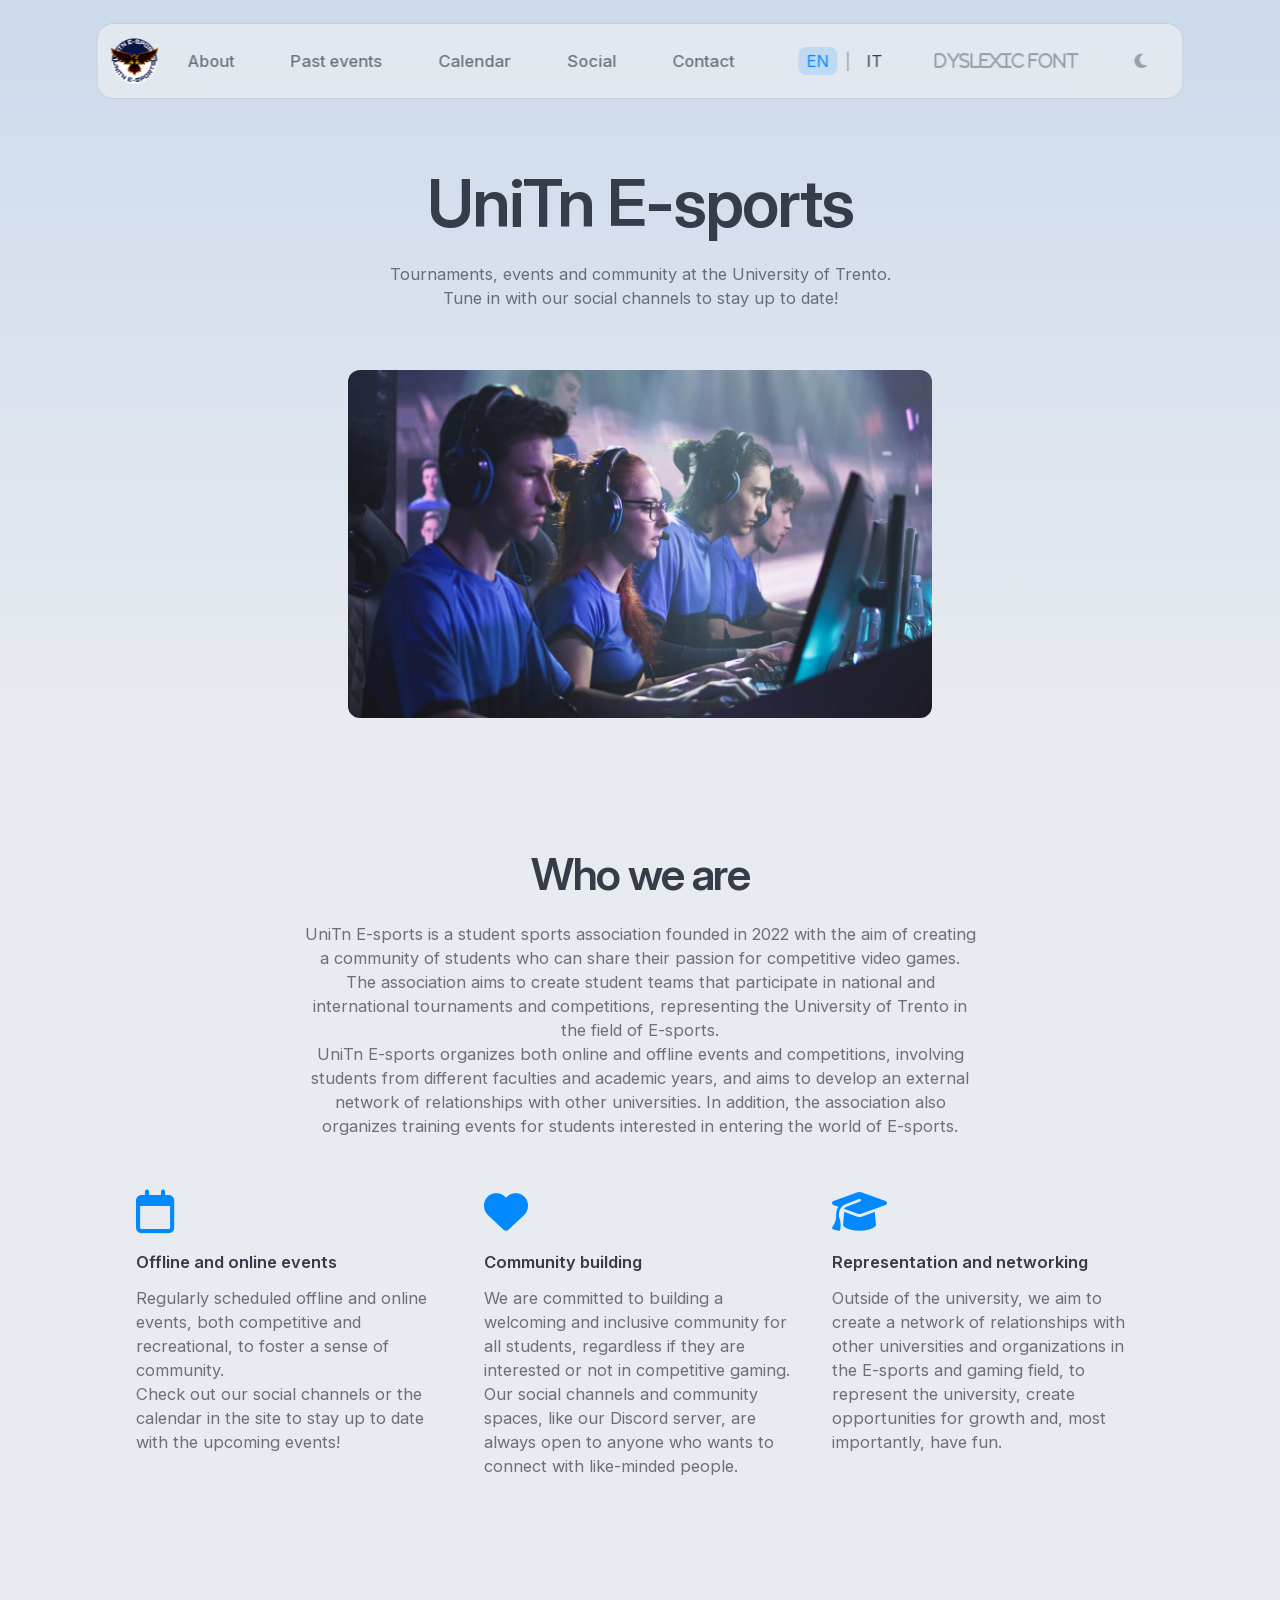
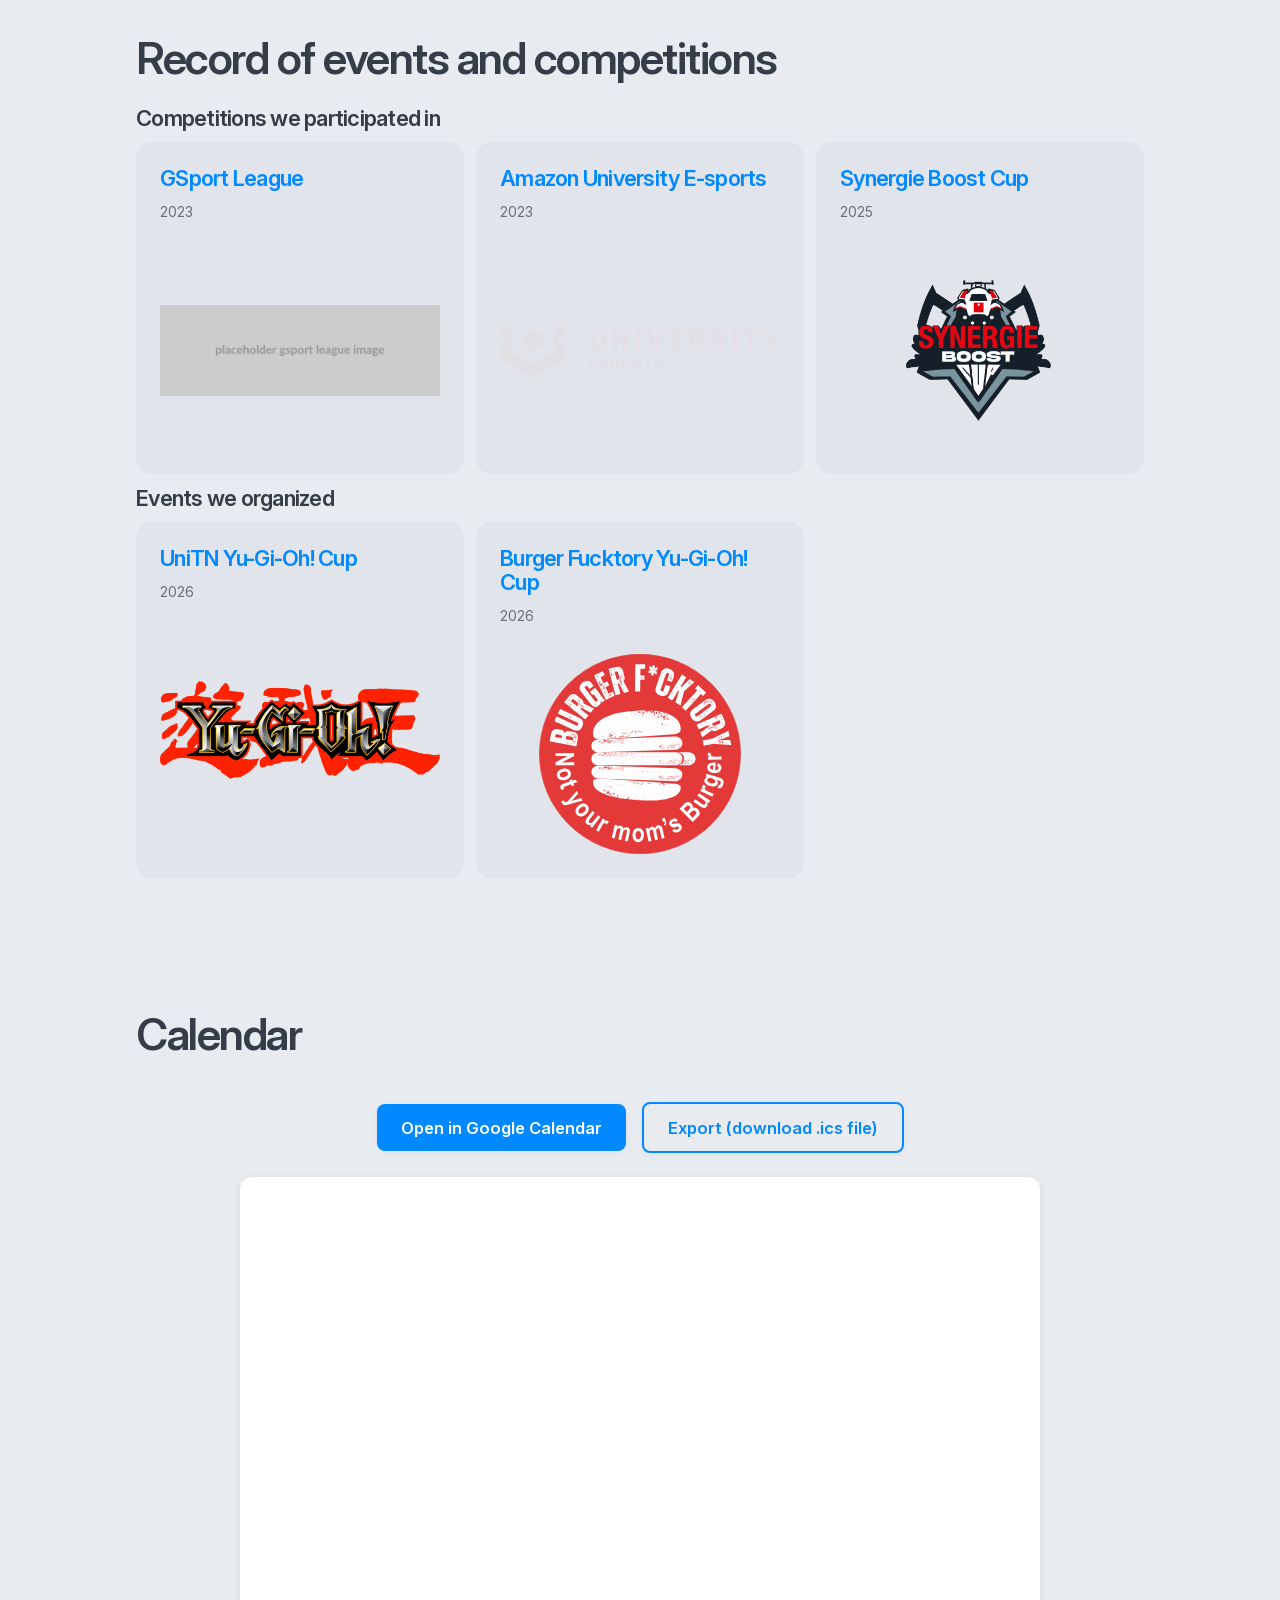
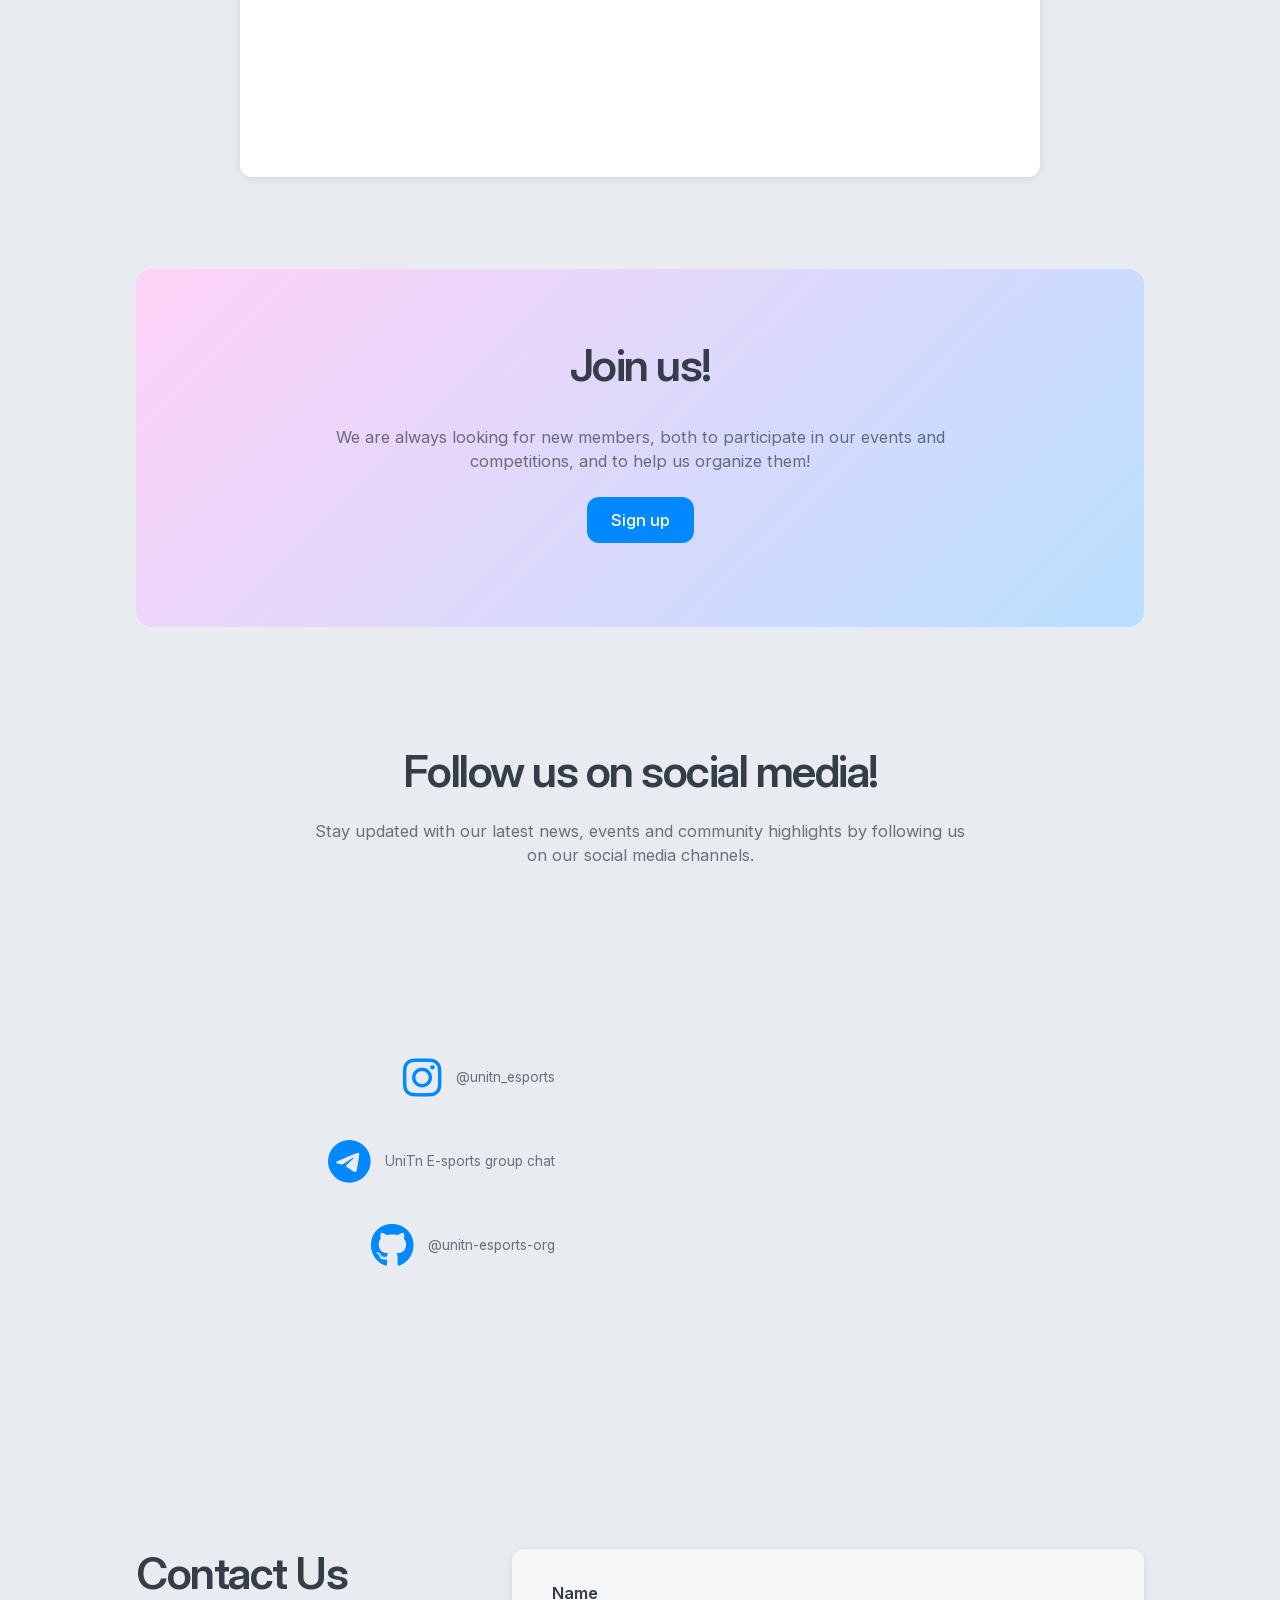
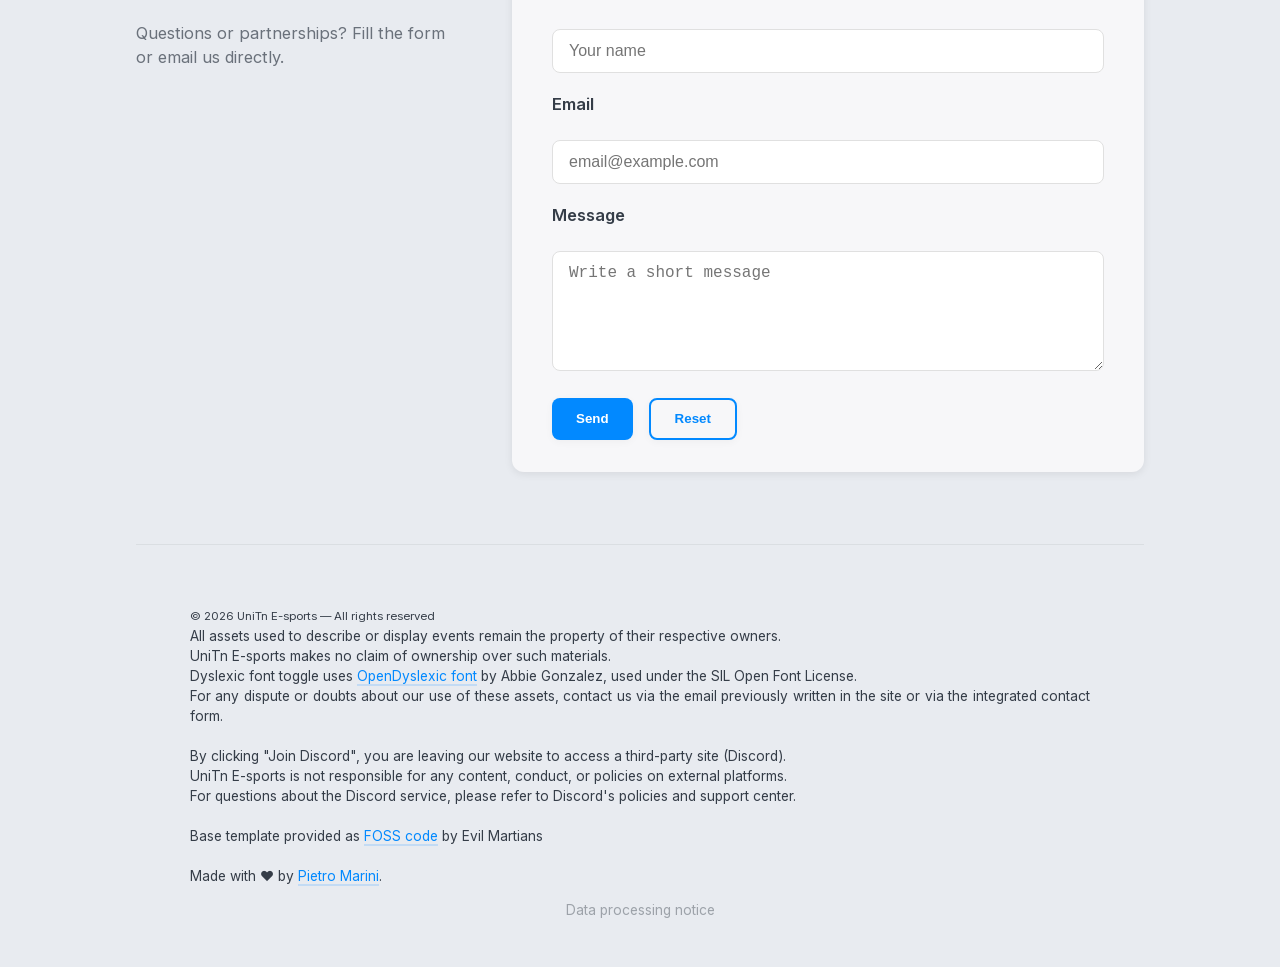
==== index.html @ d9960bb6 "Minor consistency fixes" ====
<!DOCTYPE html>
<html lang="en" class="theme-light">

<head>
  <!-- Meta tags for SEO -->
  <meta charset="utf-8" />
  <meta name="viewport" content="width=device-width,initial-scale=1" />
  <meta name="description" content="UniTn E-sports is the official University of Trento student association for competitive gaming, tournaments, and esports events. Join our vibrant community!" />
  <meta name="robots" content="index, follow" />
  <link rel="canonical" href="https://unitnesports.it/" />
  <title>UniTn E-sports</title>

  <meta property="og:type" content="website" />
  <meta property="og:url" content="https://unitnesports.it/" />
  <meta property="og:title" content="UniTn E-sports" />
  <meta property="og:description" content="UniTn E-sports is the official University of Trento student association for competitive gaming, tournaments, and esports events. Join our vibrant community!" />
  <meta property="og:image" content="https://unitnesports.it/images/logo_no_bg.png" />
  <meta property="og:site_name" content="UniTn E-sports" />

  <!-- Organization Schema.org -->
  <script type="application/ld+json">
    {
      "@context": "https://schema.org",
      "@type": "CollegeOrUniversity",
      "name": "UniTn E-sports",
      "url": "https://unitnesports.it",
      "logo": "https://unitnesports.it/images/logo_no_bg.png",
      "description": "UniTn E-sports is the official University of Trento student association for competitive gaming, tournaments, and esports events. Join our vibrant community!"
    }
  </script>

  <!-- Favicon and icons -->
  <link rel="icon" href="images/favicon/favicon.ico" sizes="32x32" />
  <link rel="icon" href="images/favicon/icon.svg" type="image/svg+xml" />
  <link rel="apple-touch-icon" href="images/favicon/apple-touch-icon.png" />

  <!-- Preload fonts -->
  <link rel="preload" href="fonts/InterVariable.woff2" as="font" type="font/woff2" crossorigin />

  <!-- Styles -->
  <link href="vendor/font-awesome-6.7.2/css/all.min.css" rel="stylesheet" />
  <link href="css/index.css" rel="stylesheet" type="text/css" />
  <link href="css/tablet.css" rel="stylesheet" type="text/css" />
  <link href="css/mobile.css" rel="stylesheet" type="text/css" />
  <script src="js/main.js" type="text/javascript" defer></script>
</head>

<body>
  <div class="background-gradient"></div>
  <div class="page-container">
    <header class="nav-container">
      <a href="index.html" class="nav-brand"><img src="images/logo_no_bg.png" alt="Association logo" /></a>

      <div class="nav-center">
        <nav role="navigation" class="nav-menu" data-navigation>
          <a href="#about" class="nav-link" data-i18n="nav.about">About</a>
          <a href="#past-events" class="nav-link" data-i18n="nav.past-events">Past events</a>
          <a href="#events" class="nav-link" data-i18n="nav.calendar">Events</a>
          <a href="#social" class="nav-link" data-i18n="nav.social">Social</a>
          <a href="#contact" class="nav-link" data-i18n="nav.contact">Contact</a>
          <div class="lang-switch">
            <button class="lang-btn" data-lang="en" aria-label="Switch to English">EN</button>
            <span class="divider">|</span>
            <button class="lang-btn" data-lang="it" aria-label="Switch to Italian">IT</button>
          </div>
          <button id="dyslexic-toggle" class="button ghost compact" aria-label="Enable dyslexic font" aria-pressed="false" title="Enable dyslexic font">
            <span class="fa-solid icon m" aria-hidden="true">Dyslexic font</span>
          </button>
          <button id="theme-toggle" class="button ghost compact theme-toggle-offset" aria-label="Toggle theme">
            <span class="fa-solid fa-sun theme-icon m" id="theme-icon-sun"></span>
            <span class="fa-solid fa-moon theme-icon m" id="theme-icon-moon"></span>
          </button>
        </nav>
      </div>

      <div class="button-group">
        <button class="button ghost compact nav-hamburger" data-mobile-toggle aria-label="Show menu">
          <span class="fa-solid fa-bars icon m"></span>
        </button>
      </div>
    </header>
    <main>
      <section>
        <br><br><br><br> <!-- I don't want to deal anymore with CSS styling orco due so hardcoded spacing is the way -->
        <div class="heading hero centered">
          <h1 class="balanced" data-i18n="hero.title">UniTn E-sports</h1>
          <p class="paragraph m secondary balanced" data-i18n="hero.sub">
            Tournaments, events and community at the University of Trento.<br>
            Tune in with our social channels to stay up to date!
          </p>
        </div>
        <div class="image-wide">
            <img src="images/giocatori.jpg" width="50%" class="hero-main-image"
            alt="Giocatori di e-sports" />
          </div>
      </section>
      <section id="about">
        <div class="heading centered">
          <h2 class="no-top-margin" data-i18n="presentation.h1">Who we are</h2>
          <p class="paragraph m secondary" data-i18n="presentation.p1">
            UniTn E-sports is a student sports association founded in 2022 with the aim of creating a community
            of students who can share their passion for competitive video games.<br>
            The association aims to create student teams that participate in tournaments and competitions, representing the University of Trento in the field of E-sports.<br>
            UniTn E-sports organizes both online and offline events and competitions, involving students from
            different faculties and academic years, and aims to develop an external network of relationships
            with other universities.
          </p>
        </div>
        <div class="cards-with-icons-container">
          <div class="card-with-icon horizontal">
            <div class="fa-regular fa-calendar icon xl color-accent"></div>
            <div class="feature-heading">
              <p class="paragraph m bold">Offline and online events</p>
              <p class="paragraph m secondary" data-i18n="presentation.events">
                Regularly scheduled offline and online events, both competitive and recreational, to foster a sense of community.<br>
                Check out our social channels or the calendar in the site to stay up to date with the upcoming events!
              </p>
            </div>
          </div>
          <div class="card-with-icon horizontal">
            <div class="fa-solid fa-heart icon xl color-accent"></div>
            <div class="feature-heading">
              <p class="paragraph m bold">Community building</p>
              <p class="paragraph m secondary" data-i18n="presentation.community">
                We are committed to building a welcoming and inclusive community for all students, regardless if they are interested or not in competitive gaming.<br>
                Our social channels and community spaces, like our Discord server, are always open to anyone who wants to connect with like-minded people.
              </p>
            </div>
          </div>
          <div class="card-with-icon horizontal">
            <div class="fa-solid fa-graduation-cap icon xl color-accent"></div>
            <div class="feature-heading">
              <p class="paragraph m bold">
                Representation and networking
              </p>
              <p class="paragraph m secondary" data-i18n="presentation.representation">
                Outside of the university, we aim to create a network of relationships with other universities and organizations in the E-sports and gaming field, to represent the university, create opportunities for growth and, most importantly, have fun.
              </p>
            </div>
          </div>
        </div>
      </section>
      <section id="past-events">
        <div class="heading">
          <h2 class="no-top-margin" data-i18n="record.main-title">Record of events and competitions</h2>
        </div>
        <h3 class="no-top-margin" data-i18n="record.competitions-title">Competitions we participated in</h3>
        <div class="grid columns-3 equal-features">
          <div class="feature-card">
            <div class="feature-heading">
              <h3 class="color-accent no-top-margin">GSport League</h3>
              <p class="paragraph s secondary">2023</p>
            </div>
            <img src="images/events/gsports_league.png" alt="GSport League" loading="lazy"/>
          </div>
          <div class="feature-card">
            <div class="feature-heading">
              <h3 class="color-accent no-top-margin">Amazon University E-sports</h3>
              <p class="paragraph s secondary">2023</p>
            </div>
            <img src="images/events/amazon_university_esports.png" alt="Amazon University E-sports" loading="lazy"/>
          </div>
          <div class="feature-card">
            <div class="feature-heading">
              <h3 class="color-accent no-top-margin">Synergie Boost Cup</h3>
              <p class="paragraph s secondary">2025</p>
            </div>
            <img src="images/events/synergie-cup-logo.svg" alt="Synergie Boost Cup" loading="lazy"/>
          </div>
        </div>

        <h3 class="no-top-margin" data-i18n="record.organized-title">Events we organized</h3>
          <div class="grid columns-3 equal-features">
            <div class="feature-card">
            <div class="feature-heading">
              <h3 class="color-accent no-top-margin">UniTN Yu-Gi-Oh! Cup</h3>
              <p class="paragraph s secondary">2026</p>
            </div>
            <img src="images/events/ygo_tournament.webp" loading="lazy" alt="Yu-Gi-Oh! logo" />
            </div>
            <div class="feature-card">
              <div class="feature-heading">
                <h3 class="color-accent no-top-margin">Burger Fucktory Yu-Gi-Oh! Cup</h3>
                <p class="paragraph s secondary">2026</p>
              </div>
              <img src="images/events/burger_fucktory_logo.svg" loading="lazy" alt="Burger Fucktory Yu-Gi-Oh! Cup" />
            </div>
          </div>
      </section>
      <section id="events">
        <div class="heading">
          <h2 class="no-top-margin" data-i18n="calendar.h1">Upcoming events</h2>
        </div>
        <div class="calendar-embed">
          <div class="calendar-actions">
            <a id="gcalSubscribe" class="btn calendar-link" href="#" target="_blank" data-i18n="calendar.openGcal">Open in Google Calendar</a>
            <a id="icsDownload" class="btn outline calendar-link" href="#" data-i18n="calendar.downloadIcs">Export (download .ics file)</a>
          </div>
          <iframe id="gcalIframe"
            src="https://calendar.google.com/calendar/embed?src=unitn_e-sports%40outlook.it&ctz=Europe%2FRome"
            frameborder="0" scrolling="no"></iframe>
        </div>
      </section>
      <section class="promo-cta">
        <div class="heading centered">
          <h2 data-i18n="call-to-action.h1">Want to become associated?</h2>
          <div class="button-group margin-paragraph centered">
            <p class="paragraph m secondary" data-i18n="call-to-action.desc">
              We are always looking for new members, both to participate in our events and competitions, and to help us organize them!
            </p>
            <a href="https://forms.gle/1zAUvfsMbTQmNchWA" class="button primary" data-i18n="call-to-action.button">Sign Up</a>
          </div>
        </div>
      </section>
      <section id="social">
        <div class="heading centered">
          <h2 class="no-top-margin" data-i18n="social.h1">Follow us on social media!</h2>
          <p class="paragraph m secondary" data-i18n="social.desc">
            Stay up to date with our latest news, events and announcements by following us on our social media channels.
          </p>
        </div>
        <div class="social-discord-row">
          <div class="social-vertical-list">
            <a href="https://www.instagram.com/unitn_esports/" class="icon-link ui s social-link" target="_blank">
              <div class="fa-brands fa-instagram icon xl color-accent"></div>
              <div class="paragraph s secondary social-link-label">@unitn_esports</div>
            </a>
            <a href="https://t.me/+ka6nwbQpS2w3MjVk" class="icon-link ui s social-link" target="_blank">
              <div class="fa-brands fa-telegram icon xl color-accent"></div>
              <div class="paragraph s secondary social-link-label">UniTn E-sports group chat</div>
            </a>
            <a href="https://github.com/unitn-esports-org" class="icon-link ui s social-link" target="_blank">
              <div class="fa-brands fa-github icon xl color-accent"></div>
              <div class="paragraph s secondary social-link-label">@unitn-esports-org</div>
            </a>
          </div>
          <div class="discord-widget-wrap">
              <iframe class="discord-widget-iframe"
                  src="https://discord.com/widget?id=842401657925140551&theme=dark" width="350" height="500"
                  allowtransparency="true" frameborder="0"
                  sandbox="allow-popups allow-popups-to-escape-sandbox allow-same-origin allow-scripts"></iframe>
          </div>
        </div>
      </section>
      <section id="contact">
        <div class="grid columns-1/2-1 gap-xl">
          <div class="heading">
            <h2 class="no-top-margin" data-i18n="contact.h1">Do you have questions?<br>Feel free to reach out.</h2>
            <p class="paragraph m secondary" data-i18n="contact.desc">
              Whether you want to propose an event, reach out to the directors of the association, or just want to say hi, you can contact us via email 
              (<a href="mailto:unitn_e-sports@outlook.it">unitn_e-sports@outlook.it</a>), through the integrated contact form or through our social channels.
            </p>
          </div>
          <div class="card contact-form">
            <form id="contactForm" action="mailto:unitn_e-sports@outlook.it" method="post" enctype="text/plain">
              <label for="name" data-i18n="contact.label.name">Name</label>
                <input id="name" name="name" placeholder="Your name" data-i18n-placeholder="contact.ph.name" required />
                  <label for="email" data-i18n="contact.label.email">Email</label>
                    <input id="email" name="email" type="email" placeholder="email@example.com" data-i18n-placeholder="contact.ph.email" required />
                      <label for="message" data-i18n="contact.label.message">Message</label>
                        <textarea id="message" name="message" rows="5" placeholder="Write a short message" data-i18n-placeholder="contact.ph.message"></textarea>
                          <div class="form-actions">
                            <button type="submit" class="btn contact-btn-send" data-i18n="contact.btn.send">Send</button>
                            <button type="reset" class="btn outline contact-btn-reset" data-i18n="contact.btn.reset">Reset</button>
                          </div>
              </form>
          </div>
        </div>
      </section>
    </main>
    <footer class="footer">
      <div class="footer-menu footer-menu-centered">
        <div class="footer-content-wrap">
          <p class="paragraph s footer-text" data-i18n="footer">
            <small data-i18n="footer.copy">&copy; 2026 UniTn E-sports — All rights reserved</small><br>
            All assets used to describe or display events remain the property of their respective owners.<br>
            UniTn E-sports makes no claim of ownership over such materials.<br>
            Dyslexic font toggle uses <a href="https://opendyslexic.org/" target="_blank" rel="noopener noreferrer">OpenDyslexic font</a> by Abbie Gonzalez, used under the SIL Open Font License.<br>
            For any dispute or doubts about our use of these assets, contact us via the email previously written in the site or via the integrated contact form.<br><br>
            By clicking "Join Discord", you are leaving our website to access a third-party site (Discord).<br>
            UniTn E-sports is not responsible for any content, conduct, or policies on external platforms.<br>
            For questions about the Discord service, please refer to Discord's policies and support center.<br><br>
            Base template provided as FOSS code by <a href="https://evilmartians.com" target="_blank">Evil Martians</a>, product consulting for developer tools.<br />Built with <a href="https://launchkit.evilmartians.io" target="_blank">LaunchKit</a>.<br><br>
            Made with ❤️ by <a href="https://github.com/marini-pietro" target="_blank">Pietro Marini</a>
          </p>
          <div class="link-list-horizontal footer-links-row">
            <a href="https://docs.google.com/document/d/1l3nuQs8Y8GcIAx6OzGMqUU-exDNOYUm7yGDiTiGnRu8/edit?usp=sharing" class="ui s tertiary footer-links-anchor">Data processing notice</a>
          </div>
        </div>
      </div>
    </footer>
  </div>
</body>
</html>
---- css/index.css ----
/* Equal feature grid for past events (all cards/images same size) */
.equal-features {
  grid-template-columns: repeat(3, 1fr);
}
.equal-features .feature-card {
  height: 100%;
  display: flex;
  flex-direction: column;
  align-items: stretch;
  justify-content: flex-start;
}
.equal-features .feature-card img {
  width: 100%;
  object-fit: contain;
  border-radius: 8px;
  flex-grow: 1;
}
/* Equal feature grid for past events */
.equal-features {
  grid-template-columns: repeat(3, 1fr);
}
.equal-features .feature-card {
  height: 100%;
  display: flex;
  flex-direction: column;
  align-items: stretch;
  justify-content: flex-start;
}
.equal-features .feature-card img {
  width: 100%;
  object-fit: contain;
  border-radius: 8px;
  flex-grow: 1;
  max-height: 200px;
  display: block;
  margin: 0 auto;
}
/* Language Switcher Styles */
.lang-switch {
  display: flex;
  align-items: center;
  gap: 8px;
  margin-left: 24px;
}
.lang-btn {
  background: none;
  border: none;
  color: var(--color-text-primary);
  font-family: var(--font-text);
  font-size: var(--font-size-m);
  cursor: pointer;
  padding: 4px 8px;
  border-radius: var(--radius-s);
  transition: background 0.2s, color 0.2s;
}
.lang-btn:hover, .lang-btn.active {
  background: var(--color-accent-b);
  color: var(--color-accent);
}
.divider {
  color: var(--color-text-tertiary);
  font-size: var(--font-size-m);
  user-select: none;
}

/* Social & Discord Section Layout */
.social-discord-row {
  display: flex;
  flex-direction: row;
  justify-content: center;
  align-items: flex-start;
  gap: 48px;
  margin-top: 32px;
  width: 100%;
  min-height: 500px;
}

.social-vertical-list {
  display: flex;
  flex-direction: column;
  gap: 32px;
  align-items: flex-end;
  justify-content: center;
  height: 500px;
  flex: 0 0 auto;
}
/* Ensure Discord widget is always on the right and top-aligned */
.footer-discord-center {
  display: flex;
  flex-direction: column;
  align-items: flex-end;
  justify-content: flex-start;
  height: 500px;
  flex: 0 0 auto;
}

.social-link {
  display: flex;
  align-items: center;
  text-decoration: none;
}

.social-link-label {
  margin-left: 8px;
}
/* Calendar Actions Styles */
.calendar-embed {
  display: flex;
  flex-direction: column;
  align-items: center;
  width: 100%;
  margin: 2rem 0;
}

.calendar-actions {
  display: flex;
  flex-direction: row;
  justify-content: center;
  align-items: center;
  gap: 1rem;
  margin-bottom: 1.5rem;
  width: 100%;
}

.calendar-embed iframe {
  width: 100%;
  max-width: 800px;
  height: 600px;
  border: 0;
  background: #fff;
  border-radius: 12px;
  box-shadow: 0 2px 8px rgba(0,0,0,0.08);
}

.calendar-embed {
  display: flex;
  justify-content: center;
  align-items: center;
  width: 100%;
  margin: 2rem 0;
}

.calendar-embed iframe {
  width: 100%;
  max-width: 800px;
  height: 600px;
  border: 0;
  background: #fff;
  border-radius: 12px;
  box-shadow: 0 2px 8px rgba(0,0,0,0.08);
}
@font-face {
  font-family: Inter Variable;
  src: url("../fonts/InterVariable.woff2") format("woff2");
  font-weight: 100 900;
  font-style: normal;
  font-display: swap;
}

@font-face {
  font-family: Inter Variable;
  src: url("../fonts/InterVariable-Italic.woff2") format("woff2");
  font-weight: 100 900;
  font-style: italic;
  font-display: swap;
}

@font-face {
  font-family: JetBrains Mono;
  src: url("../fonts/JetBrainsMono-VariableFont_wght.ttf") format("woff2");
  font-weight: 100 900;
  font-style: normal;
  font-display: swap;
}

@font-face {
  font-family: OpenDyslexic;
  src: url("../fonts/opendyslexic-0.91.12/OpenDyslexic-Regular.woff2") format("woff2");
  font-weight: 400;
  font-style: normal;
  font-display: swap;
}

:root {
  /** There features 
  These are values that determine the overall look of the theme.
  - Saturation controls how much of accent color will be mixed into text, background, and surface colors.
  - Contrast controls how contrast the text colors will be.
  */
  --theme-hue: 255;
  --theme-saturation: 0.2; /* 0...1 where 0 means grayscale colors; 1 means fully saturated colors */
  --theme-contrast: 0.8; /* 0...1 where 0 means low contrast; 1 means high contrast, black-n-white in fact */

  /* Fonts */
  --font-text: "Inter Variable", Arial, sans-serif;
  --font-mono: "JetBrains Mono", "Courier New", Courier, monospace;

  /* Font sizes */
  --font-size-s: 13.75px;
  --font-size-m: 16.5px;
  --font-size-l: 22px;
  --font-size-xl: 44px;
  --font-size-xxl: 66px;

  /* Font weights */
  --header-font-weight: 600;
  --ui-button-font-weight: 500;

  /* Paragraph */
  --line-height-paragraph-s: 20px;
  --line-height-paragraph-m: 24px;
  --line-height-paragraph-l: 28px;
  --letter-spacing-paragraph-l: -0.4px;
  --line-height-paragraph-xl: 52px;
  --letter-spacing-paragraph-xl: -1px;
  --line-height-ui-s: 16px;
  --line-height-ui-m: 22px;

  /* Headers */
  --line-height-h1: 70px;
  --letter-spacing-h1: -2px;
  --line-height-h2: 48px;
  --letter-spacing-h2: -1.5px;
  --line-height-h3: 24px;
  --letter-spacing-h3: -0.75px;
  --line-height-h4: 18px;

  /* Spacing */
  --space-default: 12px;
  --space-button-s-vertical: 8px;
  --space-button-s-horizontal: 16px;
  --space-button-m-vertical: 12px;
  --space-button-m-horizontal: 24px;
  --space-section: 60px;
  --space-card-m: 24px;

  /* Border radii */
  --radius-xs: 4px;
  --radius-s: 8px;
  --radius-m: 12px;
  --radius-l: 16px;

  /* Colors */
  --color-background: white;
  --color-surface: #99a3ae14;
  --color-text-primary: #363e48;
  --color-text-secondary: #757a7f;
  --color-text-tertiary: #a7acb2;
  --color-accent: #0081ff;
  --color-accent-hover: #0088f0d9;
  --color-accent-b: #0081ff29;
  --color-accent-b-hover: #0088f033;
  --color-on-accent: white;
  --color-border-level-2: #99a3ae29;
  --color-border-level-3: #99a3ae52;
  --color-background-blur: #ffffffe6;
  --color-gradient-bg-start: #0081ff14;
  --color-gradient-bg-end: #0081ff00;
  --color-gradient-promo-start: #800069;
  --color-gradient-promo-end: #005196;

  /* Contact form theme variables */
  --color-bg-card: #f7f7f9;
  --color-form-border: #e0e0e0;
  --color-form-input-bg: #fff;
  --color-form-input-text: #222;
  --color-form-label: var(--color-text-primary);
  --color-form-border-focus: var(--color-accent);
}

html.font-dyslexic {
  --font-text: "OpenDyslexic", "Inter Variable", Arial, sans-serif;
  --line-height-paragraph-s: 22px;
  --line-height-paragraph-m: 26px;
}

.theme-light {
  /* Base color
  Simply provide your value and the whole theme will be recalculated automatically.
  Default value is in OKLCH because it produces richer P3 colors, however you can use any color format. 
  */
  --color-accent: oklch(0.64 0.21 var(--theme-hue));

  /* Relative colors 
  These colors are calculated based on the accent color and saturation/contrast values.
  Also able to provide exact values to override them.
  */
  --color-background-l: calc(0.7 + 0.3 * var(--theme-contrast));
  --color-background: oklch(
    from var(--color-accent) var(--color-background-l)
      calc((1 - var(--color-background-l)) * 0.6 * var(--theme-saturation)) h
  );
  --color-background-blur: oklch(from var(--color-background) l c h / 0.8);

  --color-text-primary-l: calc(0.4 - 0.4 * pow(var(--theme-contrast), 10));
  --color-text-primary: oklch(
    from var(--color-accent) var(--color-text-primary-l)
      calc(var(--color-text-primary-l) * 0.3 * var(--theme-saturation)) h
  );

  --color-text-secondary: oklch(from var(--color-text-primary) l c h / 0.7);
  --color-text-tertiary: oklch(from var(--color-text-primary) l c h / 0.42);
  --color-accent-hover: oklch(from var(--color-accent) calc(l - 0.05) c h);
  --color-accent-b: oklch(from var(--color-accent) l c h / 0.16);
  --color-accent-b-hover: oklch(from var(--color-accent-b) calc(l - 0.1) c h);

  --color-surface: oklch(from var(--color-text-primary) l c h / 0.04);
  --color-on-accent: white;
  --color-border-level-2: oklch(from var(--color-text-primary) l c h / 0.08);
  --color-border-level-3: oklch(from var(--color-text-primary) l c h / 0.16);

  --color-gradient-bg-start: oklch(
    from var(--color-accent) l calc(0.3 * pow(var(--theme-saturation), 0.5)) h /
      calc(0.5 - 0.5 * pow(var(--theme-contrast), 2))
  );
  --color-gradient-bg-end: oklch(from var(--color-gradient-bg-start) l c h / 0);

  --color-gradient-promo-start: #ffd2f7;
  --color-gradient-promo-end: #b9dfff;

  --color-bg-card: #f7f7f9;
  --color-form-border: #e0e0e0;
  --color-form-input-bg: #fff;
  --color-form-input-text: #222;
  --color-form-label: var(--color-text-primary);
  --color-form-border-focus: var(--color-accent);
}

.theme-dark {
  color-scheme: dark;

  /* Base color
  Simply provide your value and the whole theme will be recalculated automatically.
  Default value is in OKLCH because it produces richer P3 colors, however you can use any color format. 
  */
  --color-accent: oklch(0.53 0.22 var(--theme-hue));

  /* Relative colors 
  These colors are calculated based on the accent color and saturation/contrast values.
  Also able to provide exact values to override them.
  */
  --color-background-l: calc(0.35 - 0.35 * pow(var(--theme-contrast), 4));
  --color-background: oklch(
    from var(--color-accent) var(--color-background-l)
      calc(var(--color-background-l) * 0.3 * var(--theme-saturation)) h
  );
  --color-background-blur: oklch(from var(--color-background) l c h / 0.9);

  --color-text-primary-l: calc(0.7 + 0.3 * pow(var(--theme-contrast), 0.8));
  --color-text-primary: oklch(
    from var(--color-accent) var(--color-text-primary-l)
      calc((1 - var(--color-text-primary-l)) * 0.6 * var(--theme-saturation)) h
  );

  --color-text-secondary: oklch(from var(--color-text-primary) l c h / 0.7);
  --color-text-tertiary: oklch(from var(--color-text-primary) l c h / 0.5);
  --color-accent-hover: oklch(from var(--color-accent) calc(l + 0.05) c h);
  --color-accent-b: oklch(from var(--color-accent) l c h / 0.16);
  --color-accent-b-hover: oklch(
    from var(--color-accent-border) calc(l + 0.1) c h
  );

  --color-surface: oklch(from var(--color-text-primary) l c h / 0.04);
  --color-on-accent: white;
  --color-border-level-2: oklch(from var(--color-text-primary) l c h / 0.08);
  --color-border-level-3: oklch(from var(--color-text-primary) l c h / 0.16);

  --color-gradient-bg-start: oklch(
    from var(--color-accent) l calc(0.3 * pow(var(--theme-saturation), 0.5)) h /
      calc(0.5 - 0.5 * pow(var(--theme-contrast), 2))
  );
  --color-gradient-bg-end: oklch(from var(--color-gradient-bg-start) l c h / 0);

  --color-gradient-promo-start: #800069;
  --color-gradient-promo-end: #005196;

  --color-bg-card: #23242a;
  --color-form-border: #444857;
  --color-form-input-bg: #181920;
  --color-form-input-text: #f7f7f9;
  --color-form-label: var(--color-text-primary);
  --color-form-border-focus: var(--color-accent);
}

.page-container {
  max-width: 1008px;
  min-height: 100vh;
  margin: 0 auto;
  display: flex;
  flex-direction: column;
}

* {
  box-sizing: border-box;
}

html,
body {
  margin: 0;
}

body {
  background-color: var(--color-background);
  font-family: var(--font-text);
  color: var(--color-text-primary);
  font-size: var(--font-size-m);
  line-height: var(--line-height-paragraph-m);
}

/* Headers */
h1,
h2,
h3,
h4 {
  font-weight: var(--header-font-weight);
  margin: var(--space-default) 0;
}

h1 {
  font-size: var(--font-size-xxl);
  line-height: var(--line-height-h1);
  letter-spacing: var(--letter-spacing-h1);
}

h2 {
  font-size: var(--font-size-xl);
  line-height: var(--line-height-h2);
  letter-spacing: var(--letter-spacing-h2);
}

h3 {
  font-size: var(--font-size-l);
  line-height: var(--line-height-h3);
  letter-spacing: var(--letter-spacing-h3);
}

h4 {
  font-size: var(--font-size-m);
  line-height: var(--line-height-h4);
  letter-spacing: var(--letter-spacing-h4);
}

p {
  margin: var(--space-default) 0;
}

a {
  color: var(--color-accent);
  text-underline-offset: 0px;
  text-decoration: underline;
  text-decoration-color: var(--color-accent-b);
  text-decoration-skip-ink: none;
  text-underline-position: under;
  text-decoration-thickness: 2px;

  &.tertiary {
    color: var(--color-text-tertiary);
    text-decoration: none;

    &:hover {
      color: var(--color-text-secondary);
    }
  }
}

a:hover {
  color: var(--color-accent-hover);
}

ul,
ol {
  margin: 16px 0;
  padding-left: 40px;
}

li {
  margin: 8px 0;
}

img {
  vertical-align: middle;
  max-width: 100%;
  display: inline-block;
}

section {
  padding: var(--space-section) 0;
}

.eyebrow {
  display: inline-flex;
  margin-bottom: var(--space-default);
  border: 1px solid var(--color-border-level-3);
  border-radius: var(--radius-l);
  background-color: var(--color-surface);
  color: var(--color-text-secondary);
  font-size: var(--font-size-s);
  text-align: center;
  object-fit: fill;
  flex-flow: row;
  justify-content: center;
  align-items: center;
  margin-right: auto;
  margin-left: auto;
  padding: 2px 12px;
  text-decoration: none;

  &:hover {
    color: var(--color-text-primary);
  }
}

.heading {
  margin-bottom: var(--space-default);
  flex-direction: column;
  max-width: 672px;
  display: flex;

  &.hero {
    padding-bottom: 36px;
  }

  &.centered {
    text-align: center;
    margin-right: auto;
    margin-left: auto;
  }
}

.no-top-margin {
  margin-top: 0;
}

.balanced {
  text-wrap: balance;
}

.content {
  padding: var(--space-section) 0;
  max-width: 720px;
}

/* Text */
.paragraph {
  &.s {
    font-size: var(--font-size-s);
    line-height: var(--line-height-paragraph-s);
  }

  &.m {
    font-size: var(--font-size-m);
    line-height: var(--line-height-paragraph-m);
  }

  &.l {
    font-size: var(--font-size-l);
    line-height: var(--line-height-paragraph-l);
    letter-spacing: var(--letter-spacing-paragraph-l);
  }

  &.xl {
    font-size: var(--font-size-xl);
    line-height: var(--line-height-paragraph-xl);
    letter-spacing: var(--letter-spacing-paragraph-xl);
  }

  &.bold {
    font-weight: 600;
  }
}

/* Styles for UI elements */
.ui {
  &.s {
    font-size: var(--font-size-s);
    line-height: var(--line-height-ui-s) !important;
  }

  &.m {
    font-size: var(--font-size-m);
    line-height: var(--line-height-ui-m) !important;
  }

  &.pseudo-link,
  .pseudo-link {
    text-decoration: underline;
    text-decoration-color: var(--color-accent-b);
    text-decoration-thickness: 2px;
  }
}

/* Buttons */
.button {
  display: flex;
  gap: 8px;
  cursor: pointer;
  border: none;
  text-decoration: none;
  background: transparent;
  padding: var(--space-button-m-vertical) var(--space-button-m-horizontal);
  font-size: var(--font-size-m);
  line-height: var(--line-height-ui-m);
  font-weight: var(--ui-button-font-weight);
  text-align: center;
  border-radius: var(--radius-m);
  justify-content: center;
  align-items: center;

  &.primary {
    background-color: var(--color-accent);
    color: var(--color-on-accent);

    &:hover {
      background-color: var(--color-accent-hover);
      color: var(--color-on-accent);
    }
  }

  &.secondary {
    background-color: var(--color-accent-b);
    color: var(--color-accent);

    &:hover {
      background-color: var(--color-accent-b-hover);
    }
  }

  &.tertiary {
    box-shadow: inset 0 0 0 1px var(--color-border-level-3);
    color: var(--color-text-secondary);

    &:hover {
      background-color: var(--color-surface);
      color: var(--color-text-primary);
    }
  }

  &.ghost {
    background: transparent;
    padding: var(--space-button-m-vertical) var(--space-button-m-horizontal);
    color: var(--color-text-primary);

    &:hover {
      background-color: var(--color-border-level-2);
      color: var(--color-on-accent);
    }

    &.active {
      background-color: var(--color-border-level-3);
    }

    &.compact {
      padding: var(--space-button-s-vertical) 12px;
    }
  }

  &.compact {
    padding: var(--space-button-s-vertical) var(--space-button-s-horizontal);
    border-radius: var(--radius-s);
  }
}

/* Button groups */
.button-group {
  display: flex;
  gap: 12px;
  flex-wrap: wrap;
  align-items: center;

  &.margin-paragraph {
    margin: var(--space-default) 0;
  }

  &.centered {
    justify-content: center;
    align-items: center;
  }

  &.stacked {
    flex-direction: column;
    align-items: justify;

    & .button {
      width: 100%;
    }
  }
}

/* Links */
.icon-link {
  gap: 6px;
  color: var(--color-accent);
  align-items: center;
  text-decoration: none;
  display: flex;

  &:hover {
    color: var(--color-accent-hover);
  }
}

.link-list {
  display: flex;
  flex-direction: column;
  align-items: flex-start;
  gap: 16px;
  padding-top: 12px;
}

.link-list-horizontal {
  display: flex;
  gap: var(--space-button-m-horizontal);
}

/* Icons */
.icon {
  display: flex !important;
  align-items: center;
  line-height: inherit !important;
  color: var(--color-text-tertiary);

  &.s {
    font-size: var(--font-size-s);
  }

  &.m {
    font-size: var(--font-size-m);
  }

  &.l {
    font-size: var(--font-size-l);
  }

  &.xl {
    font-size: var(--font-size-xl);
    line-height: var(--line-height-paragraph-xl) !important;
  }
}

.theme-icon {
  align-items: center;
  line-height: inherit !important;
  color: var(--color-text-tertiary);

  &.s {
    font-size: var(--font-size-s);
  }

  &.m {
    font-size: var(--font-size-m);
  }

  &.l {
    font-size: var(--font-size-l);
  }

  &.xl {
    font-size: var(--font-size-xl);
    line-height: var(--line-height-paragraph-xl) !important;
  }
}

.equal-features {
  grid-template-columns: repeat(3, 1fr);
}

.equal-features .feature-card {
  height: 100%;
  display: flex;
  flex-direction: column;
  align-items: stretch;
  justify-content: flex-start;
}

.equal-features .feature-card img {
  width: 100%;
  object-fit: contain;
  border-radius: 8px;
  flex-grow: 1;
  max-height: 200px;
  display: block;
  margin: 0 auto;
}

/* Remove duplicate .calendar-embed rules and consolidate */
.calendar-embed {
  display: flex;
  flex-direction: column;
  align-items: center;
  justify-content: center;
  width: 100%;
  margin: 2rem 0;
}

.calendar-embed iframe {
  width: 100%;
  max-width: 800px;
  height: 600px;
  border: 0;
  background: #fff;
  border-radius: 12px;
  box-shadow: 0 2px 8px rgba(0,0,0,0.08);
}

/* Create utility classes for common patterns */
.flex-center {
  display: flex;
  align-items: center;
  justify-content: center;
}

.flex-column {
  display: flex;
  flex-direction: column;
}

/* Navigation */
.nav-container {
  position: fixed;
  top: 24px;
  left: 50%;
  transform: translateX(-50%);

  display: flex;
  align-items: center;
  justify-content: space-between;

  gap: 12px;

  background-color: var(--color-background-blur);
  box-shadow: 0 0 0 1px var(--color-border-level-2);
  -webkit-backdrop-filter: blur(40px);
  backdrop-filter: blur(40px);
  border-radius: var(--radius-l);

  padding: 12px 12px 12px 12px;
  z-index: 1000;
}

.nav-center {
  flex: 0 1 auto;
  display: flex;
  justify-content: center;
  align-items: center;
  width: fit-content; /* key: let it be as wide as needed by nav-menu */
  max-width: 100%;  /* avoid overflowing viewport */
}

.nav-menu {
  display: flex;
  flex-direction: row;
  justify-content: center;
  align-items: center;

  flex: 0 0 auto;      /* width driven by content */
  width: fit-content; /* grows/shrinks with content */
  flex-wrap: nowrap;
  gap: 24px;
}

.nav-link {
  color: var(--color-text-secondary);
  font-size: var(--font-size-m);
  line-height: var(--line-height-ui-m);
  font-weight: var(--ui-button-font-weight);
  border-radius: var(--radius-s);
  padding: 8px 16px;
  display: inline-block;
  text-decoration: none;

  &:hover {
    color: var(--color-text-primary);
  }

  &:active {
    color: var(--color-text-tertiary);
  }
}

.nav-menu .nav-link,
.lang-switch,
#dyslexic-toggle,
#theme-toggle {
  white-space: nowrap;
}

.nav-brand {
  display: flex;
  align-items: center;
  justify-content: center;
  flex: 0 0 auto;
}

.nav-brand img {
  width: 50px;
  height: 50px;
  max-width: none;
  display: block;
}

#theme-toggle.theme-toggle-offset {
  margin-left: 8px;
}

#dyslexic-toggle {
  margin-left: 8px;
}

#theme-icon-sun,
#theme-icon-moon {
  display: none;
}

.background-gradient {
  position: absolute;
  background-image: linear-gradient(
    180deg,
    var(--color-gradient-bg-start),
    var(--color-gradient-bg-end)
  );
  width: 100%;
  height: 80vh;
  z-index: -10;
}

.promo-cta {
  background-image: linear-gradient(
    135deg,
    var(--color-gradient-promo-start),
    var(--color-gradient-promo-end)
  );
  border-radius: 16px;
  margin-bottom: var(--space-section);
}

.image-wide {
  margin: var(--space-default) 0;
  width: 116%;
  max-width: none;
  margin-left: -8%;
}

.hero-main-image {
  aspect-ratio: 2356 / 1404;
  border-radius: 12px;
  display: block;
  margin: 0 auto;
}

.mobile-only,
.nav-hamburger {
  display: none;
}

.clients-container {
  display: flex;
  gap: 36px;
  flex-wrap: wrap;
  place-content: stretch center;
  align-items: center;
  padding: 24px 0;
}

.text-centered {
  text-align: center;
}

.feature-card {
  padding: var(--space-card-m);
  background-color: var(--color-surface);
  border-radius: var(--radius-l);
  display: flex;
  gap: 16px;
  flex-direction: column;
  align-items: flex-start;
}

.feature-heading {
  max-width: 672px;
}

/* Grid */
.grid {
  display: grid;
  margin: var(--space-default) 0;
  gap: 12px;
  grid-template-rows: auto;
  grid-auto-columns: 1fr;

  &.gap-l {
    gap: 24px;
  }

  &.gap-xl {
    gap: 60px;
  }
}

.columns-2 {
  grid-template-columns: repeat(2, minmax(0, 1fr));
}

.columns-3 {
  grid-template-columns: repeat(3, minmax(0, 1fr));
}

.columns-1\/2-1 {
  grid-template-columns: minmax(0, 0.5fr) minmax(0, 1fr);
}

.card-with-icon {
  display: flex;
  flex-direction: column;
  align-items: flex-start;
}

.cards-with-icons-container {
  margin-top: var(--space-default) 0;
  gap: 36px;
  grid-template-rows: auto;
  grid-template-columns: 1fr 1fr 1fr;
  grid-auto-columns: 1fr;
  padding: 24px 0;
  display: grid;
}

/* Contact form */
.card.contact-form {
  background: var(--color-bg-card);
  border-radius: 12px;
  box-shadow: 0 2px 8px rgba(0,0,0,0.08);
  padding: 2rem 2.5rem;
  margin: 0;
  max-width: 100%;
  width: 100%;
  box-sizing: border-box;
}

#contactForm {
  display: flex;
  flex-direction: column;
  gap: 1.2rem;
}

#contactForm label {
  font-weight: 600;
  margin-bottom: 0.3rem;
  color: var(--color-form-label);
}

#contactForm input,
#contactForm textarea {
  padding: 0.75rem 1rem;
  border: 1px solid var(--color-form-border);
  border-radius: 8px;
  font-size: 1rem;
  background: var(--color-form-input-bg);
  color: var(--color-form-input-text);
  transition: border-color 0.2s, background 0.2s, color 0.2s;
}

#contactForm input:focus,
#contactForm textarea:focus {
  border-color: var(--color-form-border-focus);
  outline: none;
}

#contactForm textarea {
  resize: vertical;
  min-height: 120px;
}

.form-actions {
  display: flex;
  gap: 1rem;
  margin-top: 0.5rem;
}

.btn {
  padding: 0.7rem 1.5rem;
  border-radius: 8px;
  border: none;
  font-weight: 600;
  cursor: pointer;
  background: var(--color-accent, #1565c0);
  color: #fff;
  transition: background 0.2s, color 0.2s, box-shadow 0.2s;
  box-shadow: 0 2px 8px rgba(0,0,0,0.04);
}

.btn.outline {
  background: transparent;
  color: var(--color-accent, #1565c0);
  border: 2px solid var(--color-accent, #1565c0);
  transition: background 0.2s, color 0.2s, box-shadow 0.2s;
}

.calendar-link {
  text-decoration: none;
}

.contact-btn-send {
  background: var(--color-accent);
  color: var(--color-on-accent);
}

.contact-btn-reset {
  background: transparent;
  color: var(--color-accent);
  border: 2px solid var(--color-accent);
}

.btn:hover,
.btn:focus {
  background: #0d3875;
  color: #fff;
  box-shadow: 0 4px 16px rgba(0,0,0,0.10);
}

.btn.outline:hover,
.btn.outline:focus {
  background: #e3eaf6;
  color: #0d3875;
  border-color: #0d3875;
  box-shadow: 0 4px 16px rgba(0,0,0,0.08);
}

/* Footer */
.footer {
  border-top: 1px solid var(--color-border-level-2);
  margin-top: auto;
  padding-top: 60px;
  padding-bottom: 24px;
}

.footer-text {
  width: 100%;
  text-align: justify;
  margin: 0 auto;
}

.footer-menu {
  gap: 16px;
  grid-template-rows: auto;
  grid-template-columns: 2fr 1fr 1fr;
  grid-auto-columns: 1fr;
  margin-bottom: 24px;
  display: grid;
}

.footer-menu-centered {
  width: 100%;
  display: flex;
  flex-direction: column;
  align-items: center;
  justify-content: center;
}

.footer-content-wrap {
  width: 100%;
  max-width: 900px;
  margin: 0 auto;
}

.footer-links-row {
  margin-top: 16px;
  justify-content: center;
  display: flex;
  width: 100%;
}

.footer-links-anchor {
  text-align: center;
}

.full-width {
  width: 100%;
}

.margin-top-l {
  margin-top: 24px;
}

.margin-top-xl {
  margin-top: 48px;
}

.secondary {
  color: var(--color-text-secondary);
}

.tertiary {
  color: var(--color-text-tertiary);
}

.color-accent {
  color: var(--color-accent);
}
---- css/tablet.css ----
@media screen and (max-width: 1199px) {
  .image-wide {
    width: 100%;
    margin-left: 0;
  }
}

@media screen and (max-width: 1056px) {
  .page-container {
    max-width: 728px;
    padding: 0 24px;
  }

  .heading.hero {
    max-width: 100%;
  }

  .button-group {
    flex-shrink: 0;
  }

  .content {
    margin: 0 16px;
  }

  .nav-link {
    padding: 16px;
    display: inline-flex;
  }

  .nav-menu {
    position: absolute;
    top: calc(100% + 6px);
    text-align: center;
    left: 0;
    right: 0;
    transform: none;
    background-color: var(--color-background);
    box-shadow: 0 0 0 1px var(--color-border-level-2);
    border-radius: var(--radius-l);
    margin-top: 4px;
    padding: 12px 24px;
    display: none;

    &.open {
      display: block;
    }
  }

  .grid {
    &.gap-l {
      gap: 16px;
    }

    &.gap-xl {
      gap: 24px;
    }
  }

  .nav-hamburger {
    display: flex;
  }
}
---- css/mobile.css ----
@media screen and (max-width: 767px) {
  body {
    /* Font sizes */
    --font-size-l: 19.25px;
    --font-size-xl: 33px;
    --font-size-xxl: 44px;

    /* Font metrics */
    --line-height-paragraph-l: 24px;
    --letter-spacing-paragraph-l: -0.2px;
    --line-height-paragraph-xl: 40px;
    --letter-spacing-paragraph-xl: -0.5px;

    /* Headers */
    --line-height-h1: 48px;
    --letter-spacing-h1: -1.5px;
    --line-height-h2: 36px;
    --letter-spacing-h2: -1px;
    --line-height-h3: 22px;
    --letter-spacing-h3: -0.75px;

    /* Sizing */
    --space-section: 24px;
    --space-button-m-vertical: 8px;
    --space-card-m: 12px;

    --radius-m: 8px;
    --radius-l: 12px;
  }

  .page-container {
    max-width: none;
    padding: 0 16px;
  }

  .navbar {
    margin-top: 12px;
    top: 12px;
  }

  .nav-container {
    padding: 8px 8px 8px 12px;
    top: 12px;
    margin-top: 12px;
  }

  .footer {
    margin: 24px 0;
  }

  .button-group {
    gap: 8px;
  }

  .columns-2,
  .columns-3,
  .columns-1\/2-1,
  .cards-with-icons-container {
    grid-template-columns: 1fr;
  }

  .card-with-icon {
    display: flex;
    flex-direction: row;
    align-items: flex-start;
    gap: 24px;

    & .icon {
      margin-top: 24px;
    }
  }
}

@media screen and (max-width: 479px) {
  .page-container {
    padding: 0 16px;
  }

  .hide-on-mobile {
    display: none;
  }

  .nav-link {
    display: flex;
  }

  .nav-menu {
    padding: 12px;
  }

  .clients-container {
    gap: 24px;
    padding: 12px 0;
  }

  .accordion-toggle {
    justify-content: flex-start;
    align-items: center;
  }

  .footer-menu {
    grid-template-columns: 2fr;
  }

  .mobile-only {
    display: flex;
  }
}
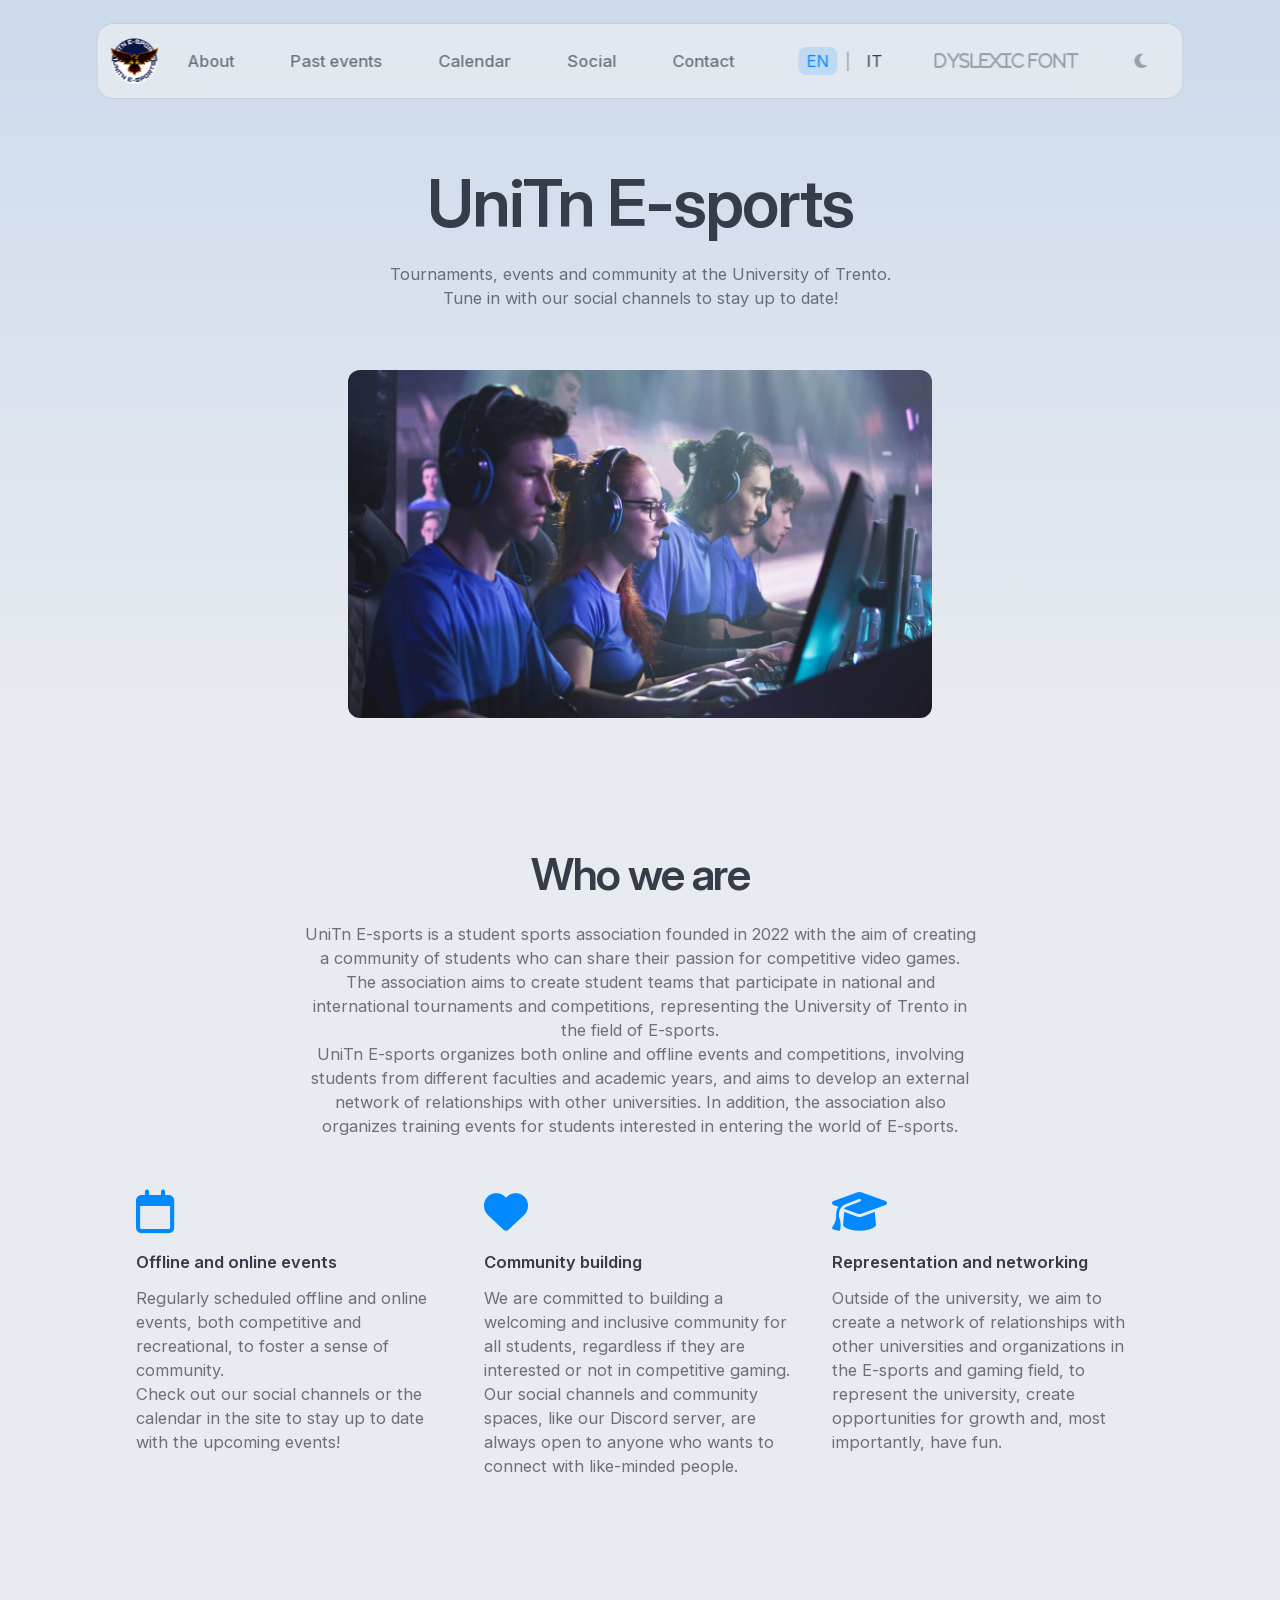
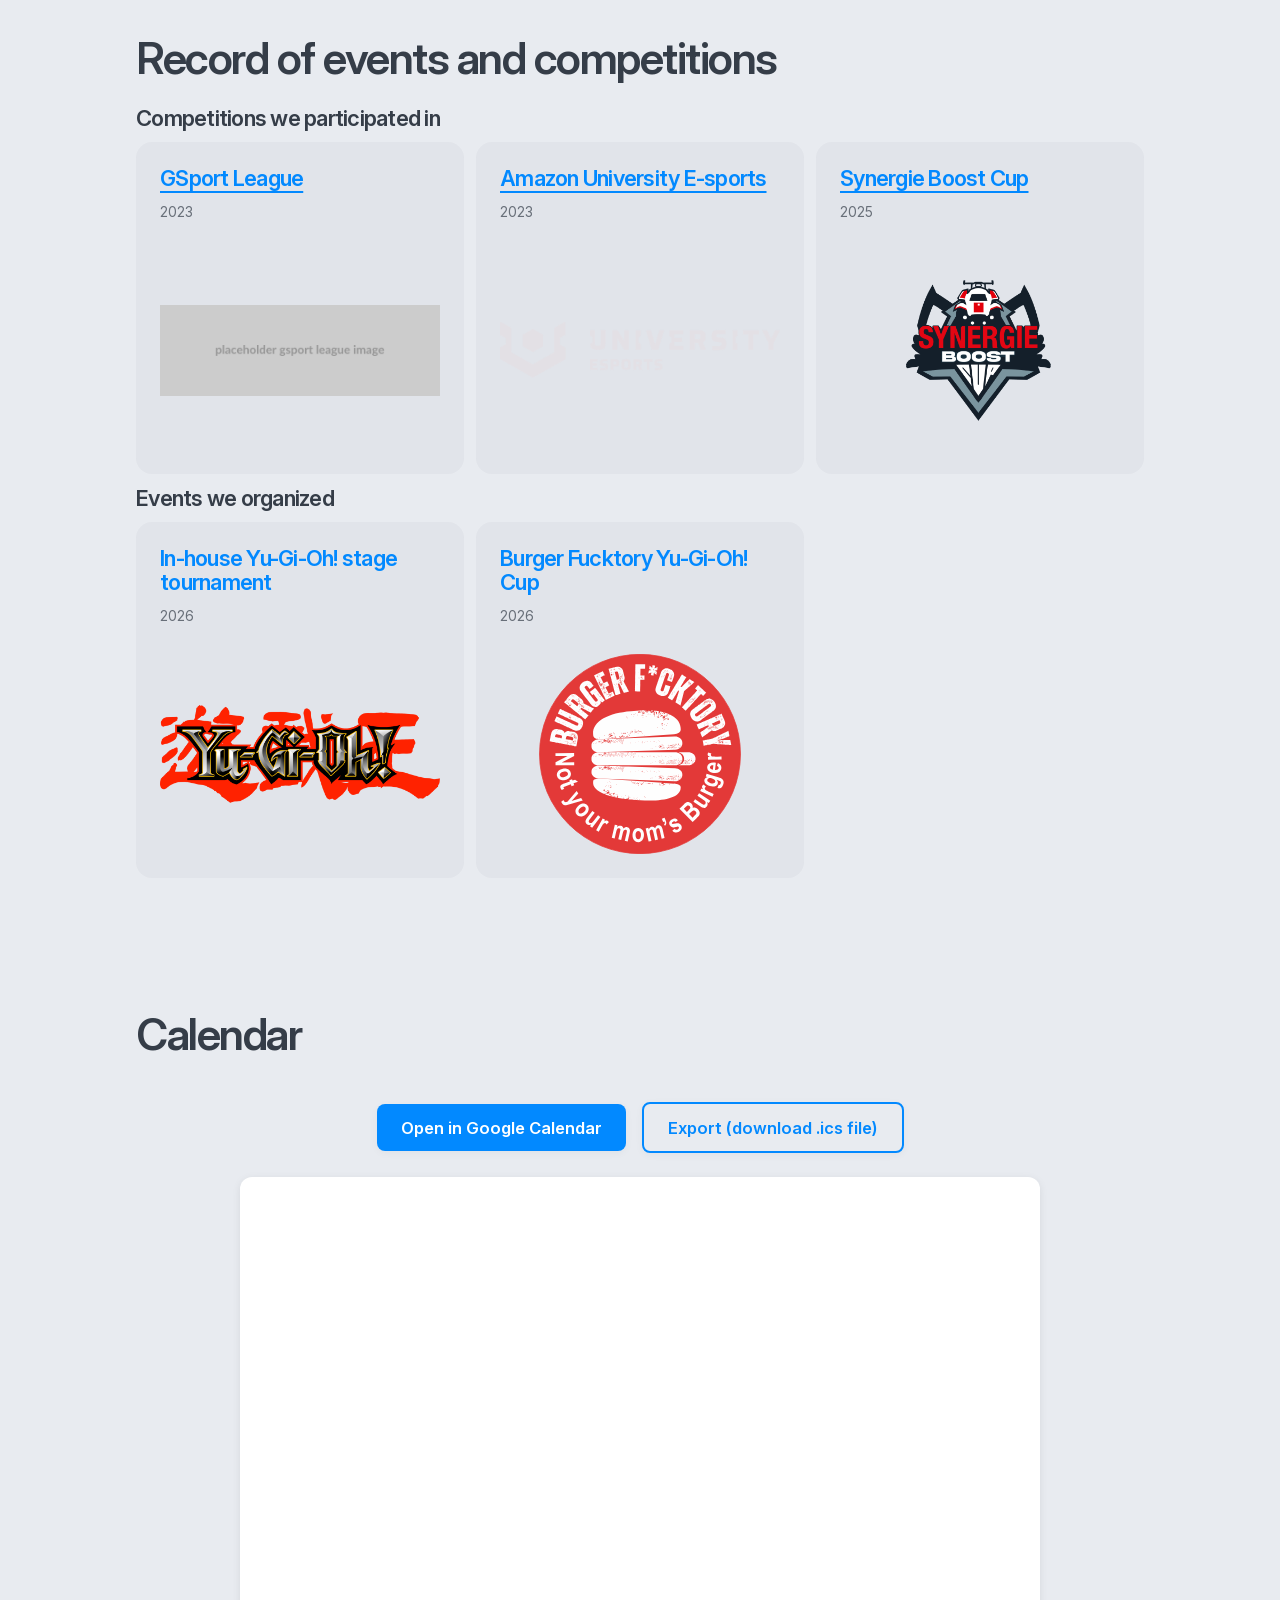
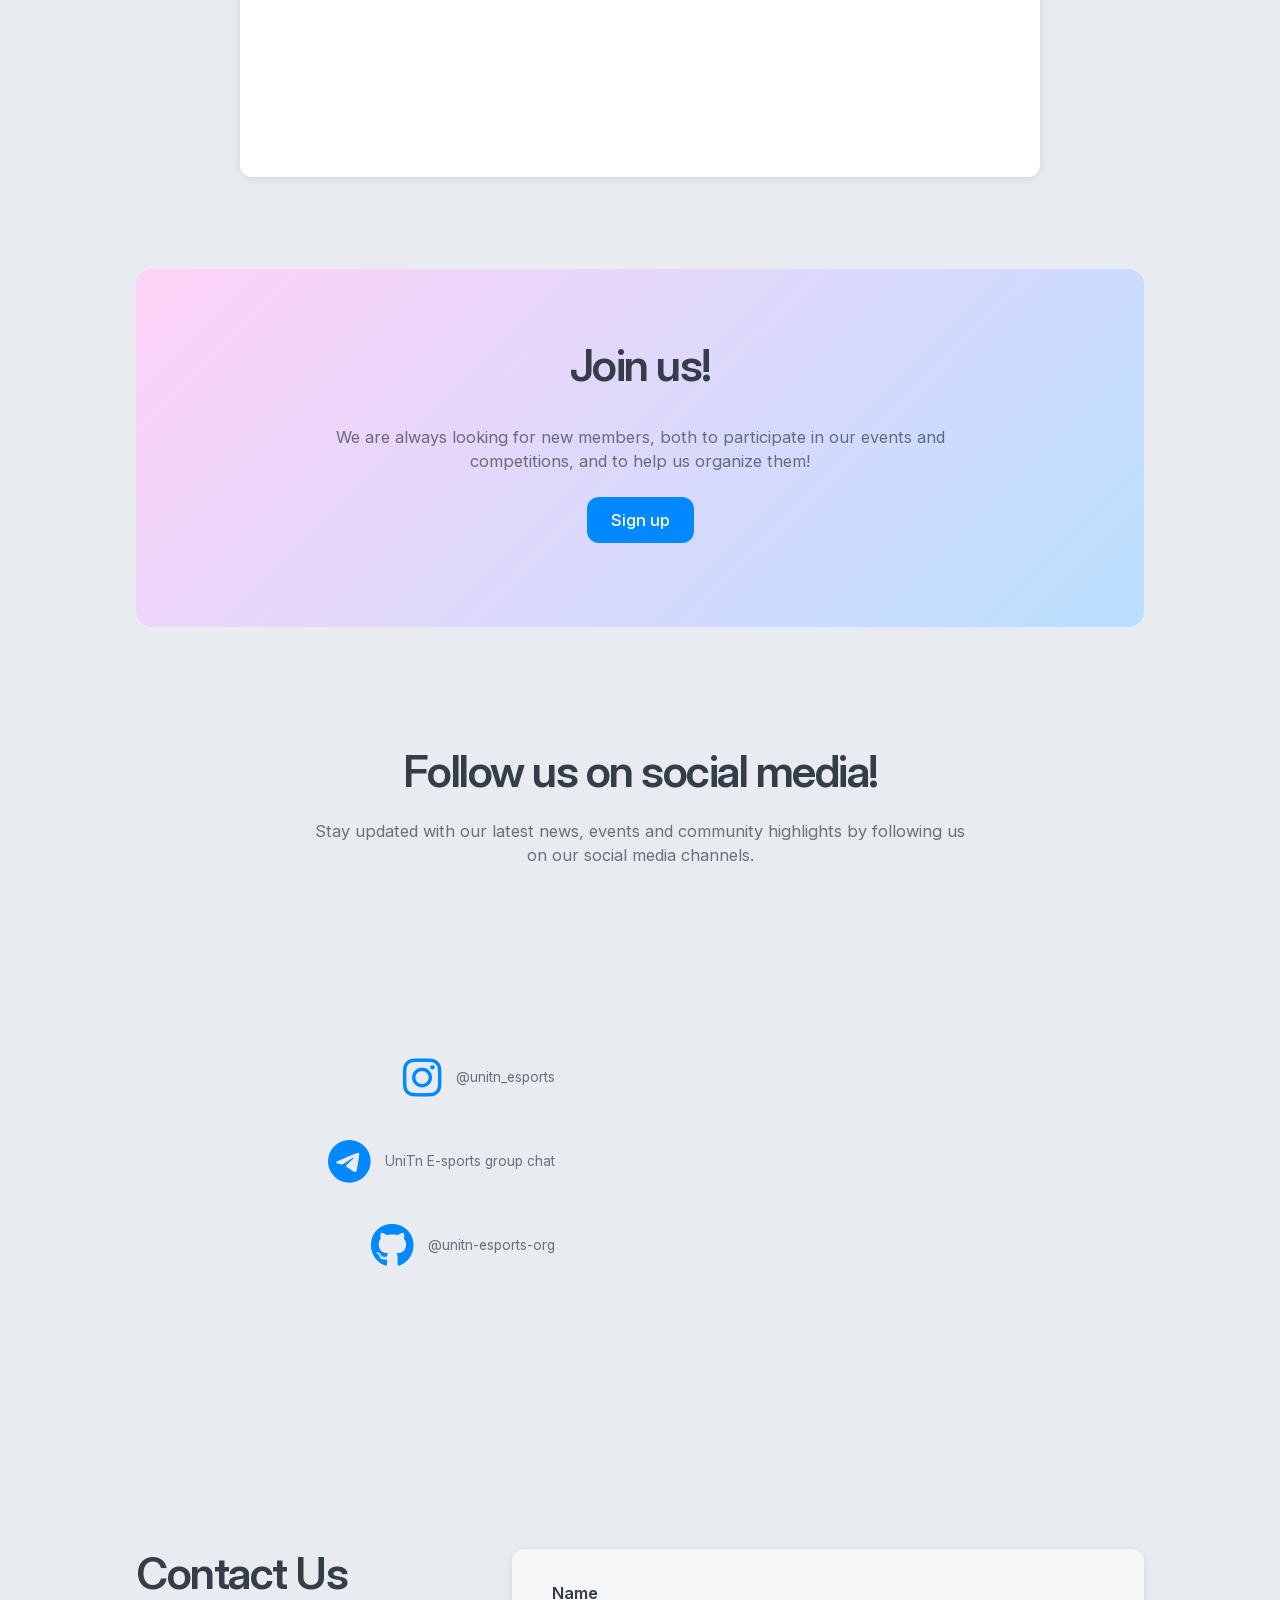
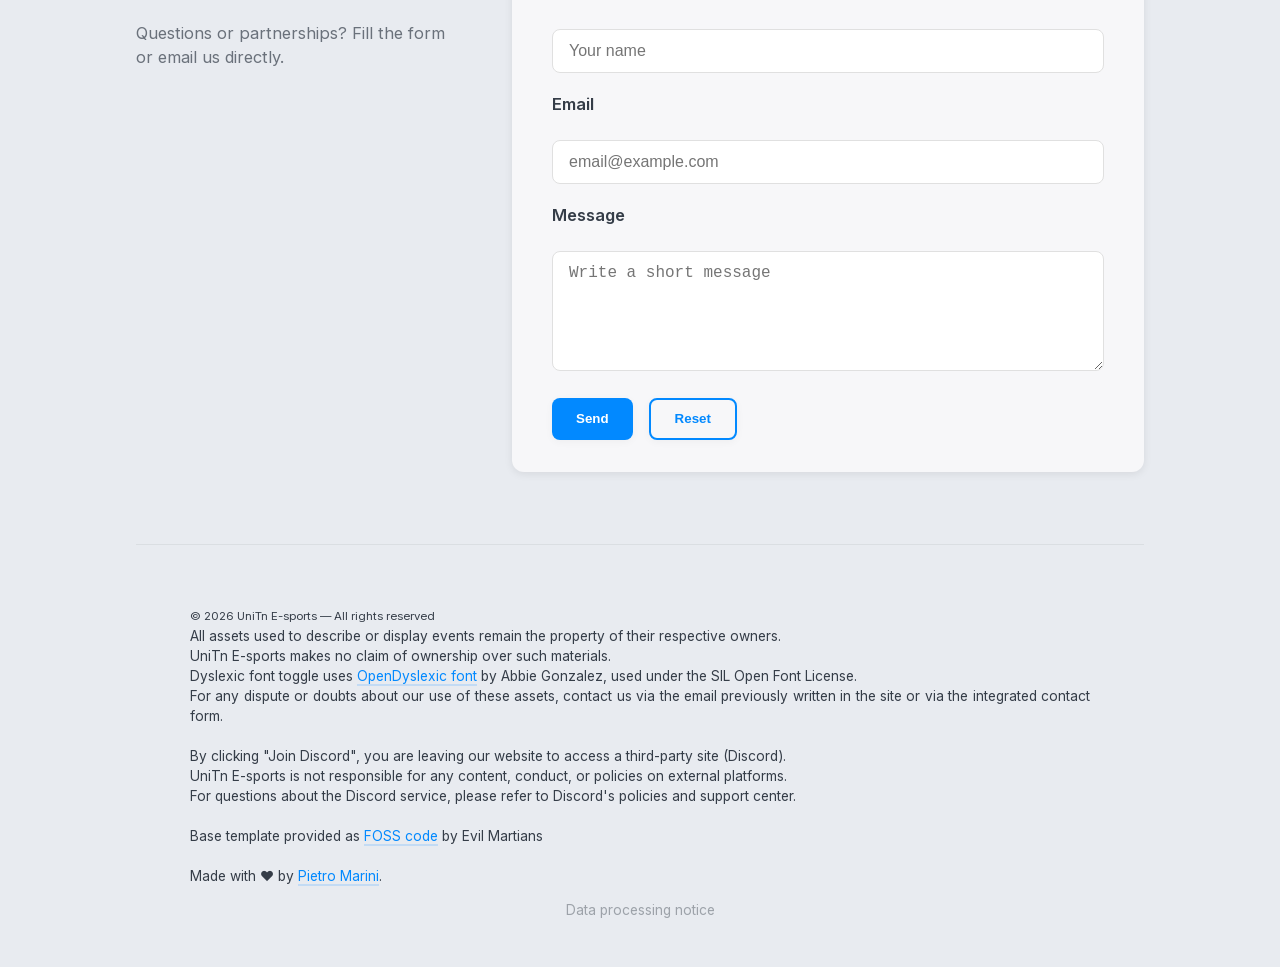
==== commit 37eb0623: "Adds back event modals Some event cards still miss some features like icon links to social medias" ====
--- a/index.html
+++ b/index.html
@@ -30,9 +30,11 @@
   </script>
 
   <!-- Favicon and icons -->
-  <link rel="icon" href="images/favicon/favicon.ico" sizes="32x32" />
-  <link rel="icon" href="images/favicon/icon.svg" type="image/svg+xml" />
-  <link rel="apple-touch-icon" href="images/favicon/apple-touch-icon.png" />
+  <link rel="icon" href="/images/favicon/favicon.ico" sizes="any" />
+  <link rel="icon" type="image/png" href="/images/favicon/favicon-32x32.png" sizes="32x32" />
+  <link rel="icon" type="image/png" href="/images/favicon/favicon-16x16.png" sizes="16x16" />
+  <link rel="apple-touch-icon" href="/images/favicon/apple-touch-icon.png" />
+  <link rel="manifest" href="/images/favicon/site.webmanifest" />
 
   <!-- Preload fonts -->
   <link rel="preload" href="fonts/InterVariable.woff2" as="font" type="font/woff2" crossorigin />
@@ -146,23 +148,23 @@
         </div>
         <h3 class="no-top-margin" data-i18n="record.competitions-title">Competitions we participated in</h3>
         <div class="grid columns-3 equal-features">
-          <div class="feature-card">
-            <div class="feature-heading">
-              <h3 class="color-accent no-top-margin">GSport League</h3>
+          <div class="feature-card" data-event-modal-key="gsport-league" tabindex="0" role="button" aria-haspopup="dialog" aria-controls="event-modal">
+            <div class="feature-heading">
+              <h3 class="color-accent no-top-margin" data-i18n="record.gsport-league.h3">GSport League</h3>
               <p class="paragraph s secondary">2023</p>
             </div>
             <img src="images/events/gsports_league.png" alt="GSport League" loading="lazy"/>
           </div>
-          <div class="feature-card">
-            <div class="feature-heading">
-              <h3 class="color-accent no-top-margin">Amazon University E-sports</h3>
+          <div class="feature-card" data-event-modal-key="amazon-university-esports" tabindex="0" role="button" aria-haspopup="dialog" aria-controls="event-modal">
+            <div class="feature-heading">
+              <h3 class="color-accent no-top-margin" data-i18n="record.amazon-university-esports.h3">Amazon University E-sports</h3>
               <p class="paragraph s secondary">2023</p>
             </div>
             <img src="images/events/amazon_university_esports.png" alt="Amazon University E-sports" loading="lazy"/>
           </div>
-          <div class="feature-card">
-            <div class="feature-heading">
-              <h3 class="color-accent no-top-margin">Synergie Boost Cup</h3>
+          <div class="feature-card" data-event-modal-key="synergie-rocket-league-cup" tabindex="0" role="button" aria-haspopup="dialog" aria-controls="event-modal">
+            <div class="feature-heading">
+              <h3 class="color-accent no-top-margin" data-i18n="record.synergie-rocket-league-cup.h3">Synergie Boost Cup</h3>
               <p class="paragraph s secondary">2025</p>
             </div>
             <img src="images/events/synergie-cup-logo.svg" alt="Synergie Boost Cup" loading="lazy"/>
@@ -171,16 +173,16 @@
 
         <h3 class="no-top-margin" data-i18n="record.organized-title">Events we organized</h3>
           <div class="grid columns-3 equal-features">
-            <div class="feature-card">
-            <div class="feature-heading">
-              <h3 class="color-accent no-top-margin">UniTN Yu-Gi-Oh! Cup</h3>
+            <div class="feature-card" data-event-modal-key="ygo-tournament" tabindex="0" role="button" aria-haspopup="dialog" aria-controls="event-modal">
+            <div class="feature-heading">
+              <h3 class="color-accent no-top-margin" data-i18n="record.ygo-tournament.h3">UniTN Yu-Gi-Oh! Cup</h3>
               <p class="paragraph s secondary">2026</p>
             </div>
             <img src="images/events/ygo_tournament.webp" loading="lazy" alt="Yu-Gi-Oh! logo" />
             </div>
-            <div class="feature-card">
+            <div class="feature-card" data-event-modal-key="bf-ygo-tournament" tabindex="0" role="button" aria-haspopup="dialog" aria-controls="event-modal">
               <div class="feature-heading">
-                <h3 class="color-accent no-top-margin">Burger Fucktory Yu-Gi-Oh! Cup</h3>
+                <h3 class="color-accent no-top-margin" data-i18n="record.bf-ygo-tournament.h3">Burger Fucktory Yu-Gi-Oh! Cup</h3>
                 <p class="paragraph s secondary">2026</p>
               </div>
               <img src="images/events/burger_fucktory_logo.svg" loading="lazy" alt="Burger Fucktory Yu-Gi-Oh! Cup" />
@@ -290,5 +292,24 @@
       </div>
     </footer>
   </div>
+
+  <div id="event-modal" class="event-modal" aria-hidden="true" hidden>
+    <div class="event-modal-backdrop" data-modal-close></div>
+    <div class="event-modal-dialog" role="dialog" aria-modal="true" aria-labelledby="event-modal-title" aria-describedby="event-modal-body" tabindex="-1">
+      <button type="button" class="event-modal-close button ghost compact" data-modal-close aria-label="Close modal">×</button>
+      <div class="event-modal-media">
+        <img id="event-modal-image" alt="" loading="lazy" />
+      </div>
+      <div class="event-modal-content" id="event-modal-body">
+        <h3 id="event-modal-title" class="no-top-margin"></h3>
+        <div class="event-modal-meta">
+          <p class="paragraph s secondary event-modal-row"><span class="event-modal-label" data-i18n="modal.date">Date:</span> <span id="event-modal-date"></span></p>
+          <p class="paragraph s secondary event-modal-row"><span class="event-modal-label" data-i18n="modal.participants">Participants:</span> <span id="event-modal-participants"></span></p>
+          <p class="paragraph s secondary event-modal-row"><span class="event-modal-label" data-i18n="modal.description">Description:</span> <span id="event-modal-description"></span></p>
+        </div>
+        <div id="event-modal-extras" class="event-modal-extras"></div>
+      </div>
+    </div>
+  </div>
 </body>
 </html>
--- a/css/index.css
+++ b/css/index.css
@@ -975,6 +975,140 @@
   align-items: flex-start;
 }
 
+.feature-card[data-event-modal-key] {
+  cursor: pointer;
+  transition: transform 0.2s ease, box-shadow 0.2s ease, background-color 0.2s ease;
+}
+
+.feature-card[data-event-modal-key]:hover {
+  transform: translateY(-2px);
+  box-shadow: 0 10px 24px rgba(0, 0, 0, 0.08);
+  background-color: var(--color-surface);
+}
+
+.feature-card[data-event-modal-key]:focus-visible {
+  outline: 2px solid var(--color-accent);
+  outline-offset: 3px;
+}
+
+html.modal-open,
+body.modal-open {
+  overflow: hidden;
+}
+
+.event-modal[hidden] {
+  display: none;
+}
+
+.event-modal {
+  position: fixed;
+  inset: 0;
+  z-index: 1000;
+  display: flex;
+  align-items: center;
+  justify-content: center;
+  padding: 24px;
+}
+
+.event-modal-backdrop {
+  position: absolute;
+  inset: 0;
+  background: rgba(8, 12, 20, 0.62);
+  backdrop-filter: blur(10px);
+}
+
+.event-modal-dialog {
+  position: relative;
+  z-index: 1;
+  display: grid;
+  grid-template-columns: minmax(0, 0.95fr) minmax(0, 1.05fr);
+  gap: 24px;
+  width: min(960px, 100%);
+  max-height: min(86vh, 900px);
+  overflow: auto;
+  padding: 24px;
+  border-radius: var(--radius-l);
+  background: var(--color-background-blur);
+  color: var(--color-text-primary);
+  box-shadow: 0 24px 80px rgba(0, 0, 0, 0.28);
+  border: 1px solid var(--color-border-level-2);
+  outline: none;
+}
+
+.event-modal-media {
+  display: flex;
+  align-items: center;
+  justify-content: center;
+  min-height: 280px;
+  background: linear-gradient(180deg, var(--color-gradient-bg-start), var(--color-gradient-bg-end));
+  border-radius: var(--radius-l);
+  overflow: hidden;
+}
+
+.event-modal-media img {
+  width: 100%;
+  height: 100%;
+  object-fit: contain;
+  display: block;
+}
+
+.event-modal-content {
+  display: flex;
+  flex-direction: column;
+  gap: 16px;
+  align-self: center;
+}
+
+.event-modal-meta,
+.event-modal-extras {
+  display: flex;
+  flex-direction: column;
+  gap: 10px;
+}
+
+.event-modal-row {
+  margin: 0;
+}
+
+.event-modal-row span:last-child {
+  display: block;
+  margin-top: 4px;
+  white-space: normal;
+  color: var(--color-text-primary);
+}
+
+.event-modal-label {
+  color: var(--color-text-primary);
+  font-weight: var(--header-font-weight);
+}
+
+.event-modal-close {
+  position: absolute;
+  top: 12px;
+  right: 12px;
+  z-index: 2;
+  display: inline-grid;
+  place-items: center;
+  width: 40px;
+  height: 40px;
+  padding: 0;
+  border-radius: 999px;
+  border: none;
+  background: transparent;
+  color: var(--color-text-primary);
+  font-size: 24px;
+  line-height: 1;
+}
+
+.event-modal-close:hover {
+  background: var(--color-surface);
+}
+
+.event-modal-close:focus-visible {
+  outline: 2px solid var(--color-accent);
+  outline-offset: 2px;
+}
+
 .feature-heading {
   max-width: 672px;
 }
--- a/css/tablet.css
+++ b/css/tablet.css
@@ -57,6 +57,26 @@
     }
   }
 
+  .event-modal {
+    padding: 16px;
+  }
+
+  .event-modal-dialog {
+    grid-template-columns: 1fr;
+    gap: 16px;
+    padding: 20px;
+    max-height: 90vh;
+  }
+
+  .event-modal-media {
+    min-height: 220px;
+  }
+
+  .event-modal-close {
+    top: 8px;
+    right: 8px;
+  }
+
   .nav-hamburger {
     display: flex;
   }
--- a/css/mobile.css
+++ b/css/mobile.css
@@ -59,6 +59,26 @@
     grid-template-columns: 1fr;
   }
 
+  .event-modal {
+    padding: 16px;
+  }
+
+  .event-modal-dialog {
+    grid-template-columns: 1fr;
+    gap: 16px;
+    padding: 16px;
+    max-height: 90vh;
+  }
+
+  .event-modal-media {
+    min-height: 200px;
+  }
+
+  .event-modal-close {
+    top: 8px;
+    right: 8px;
+  }
+
   .card-with-icon {
     display: flex;
     flex-direction: row;
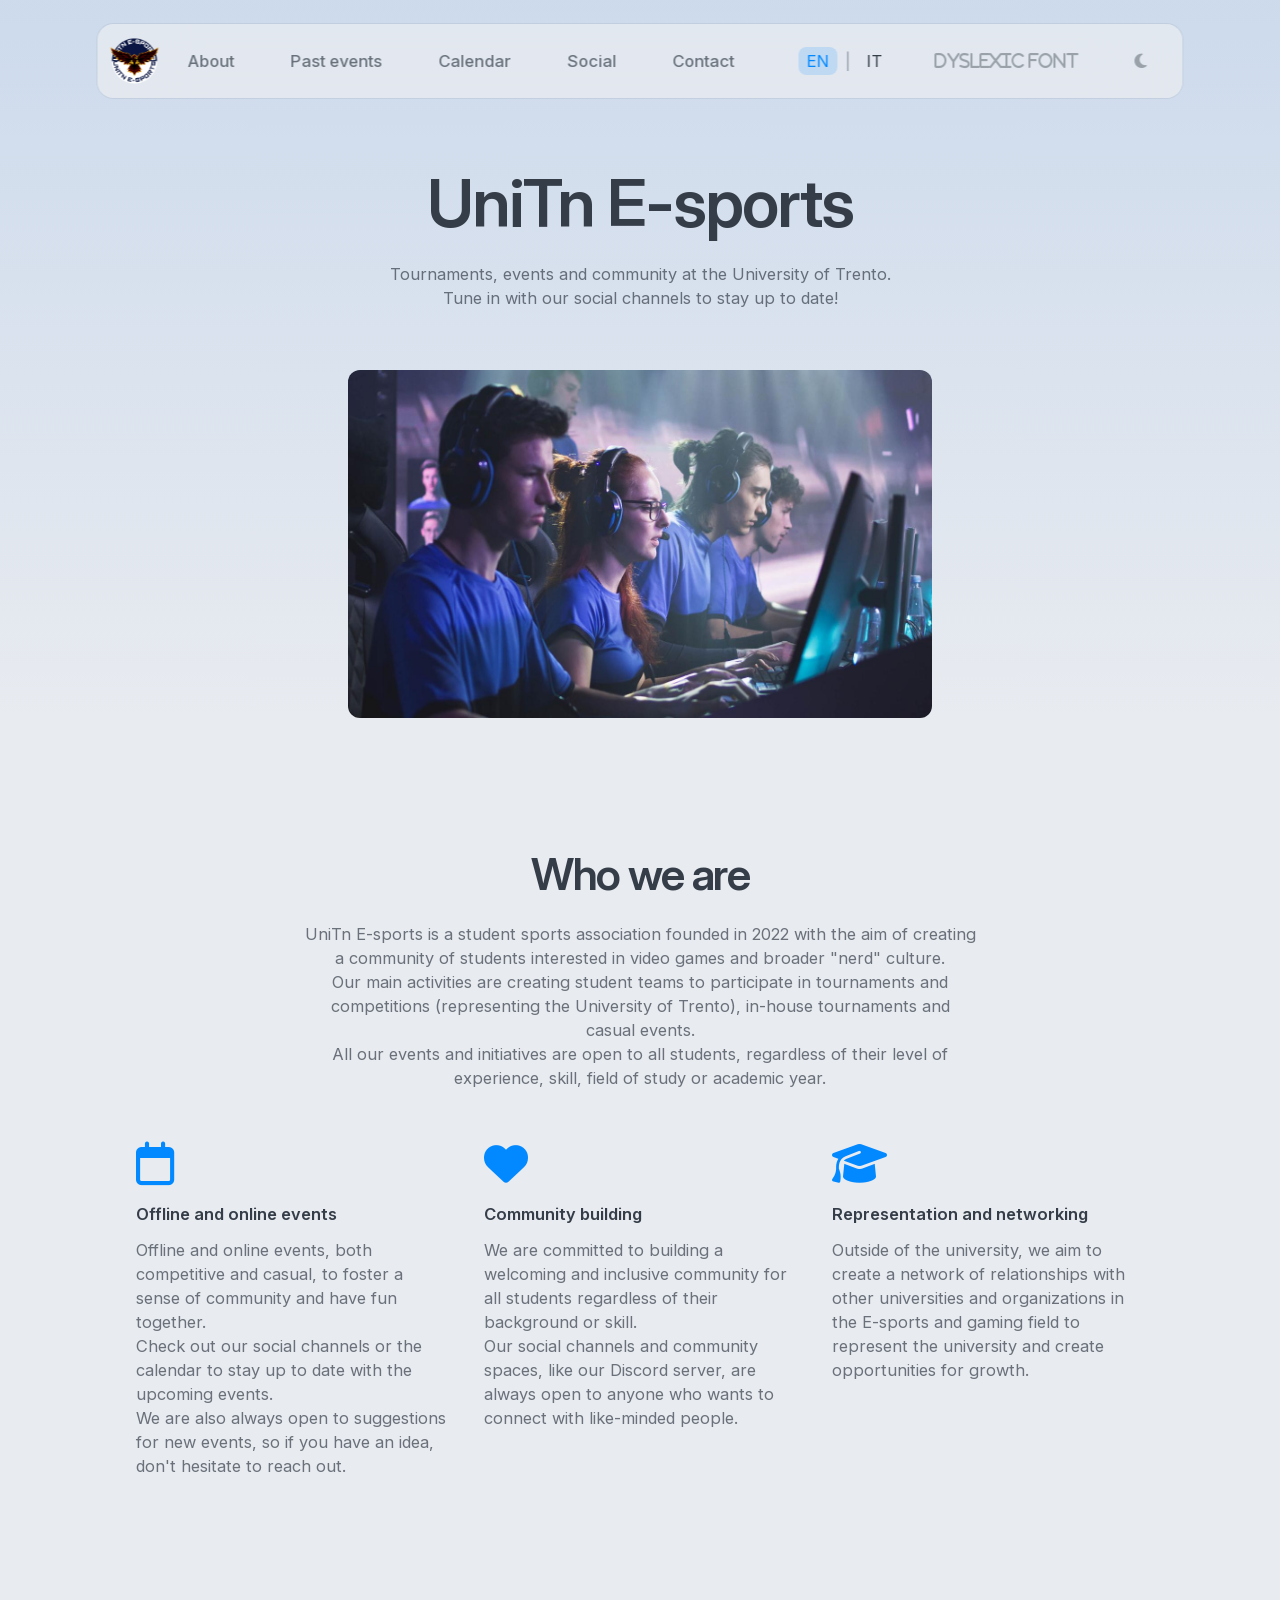
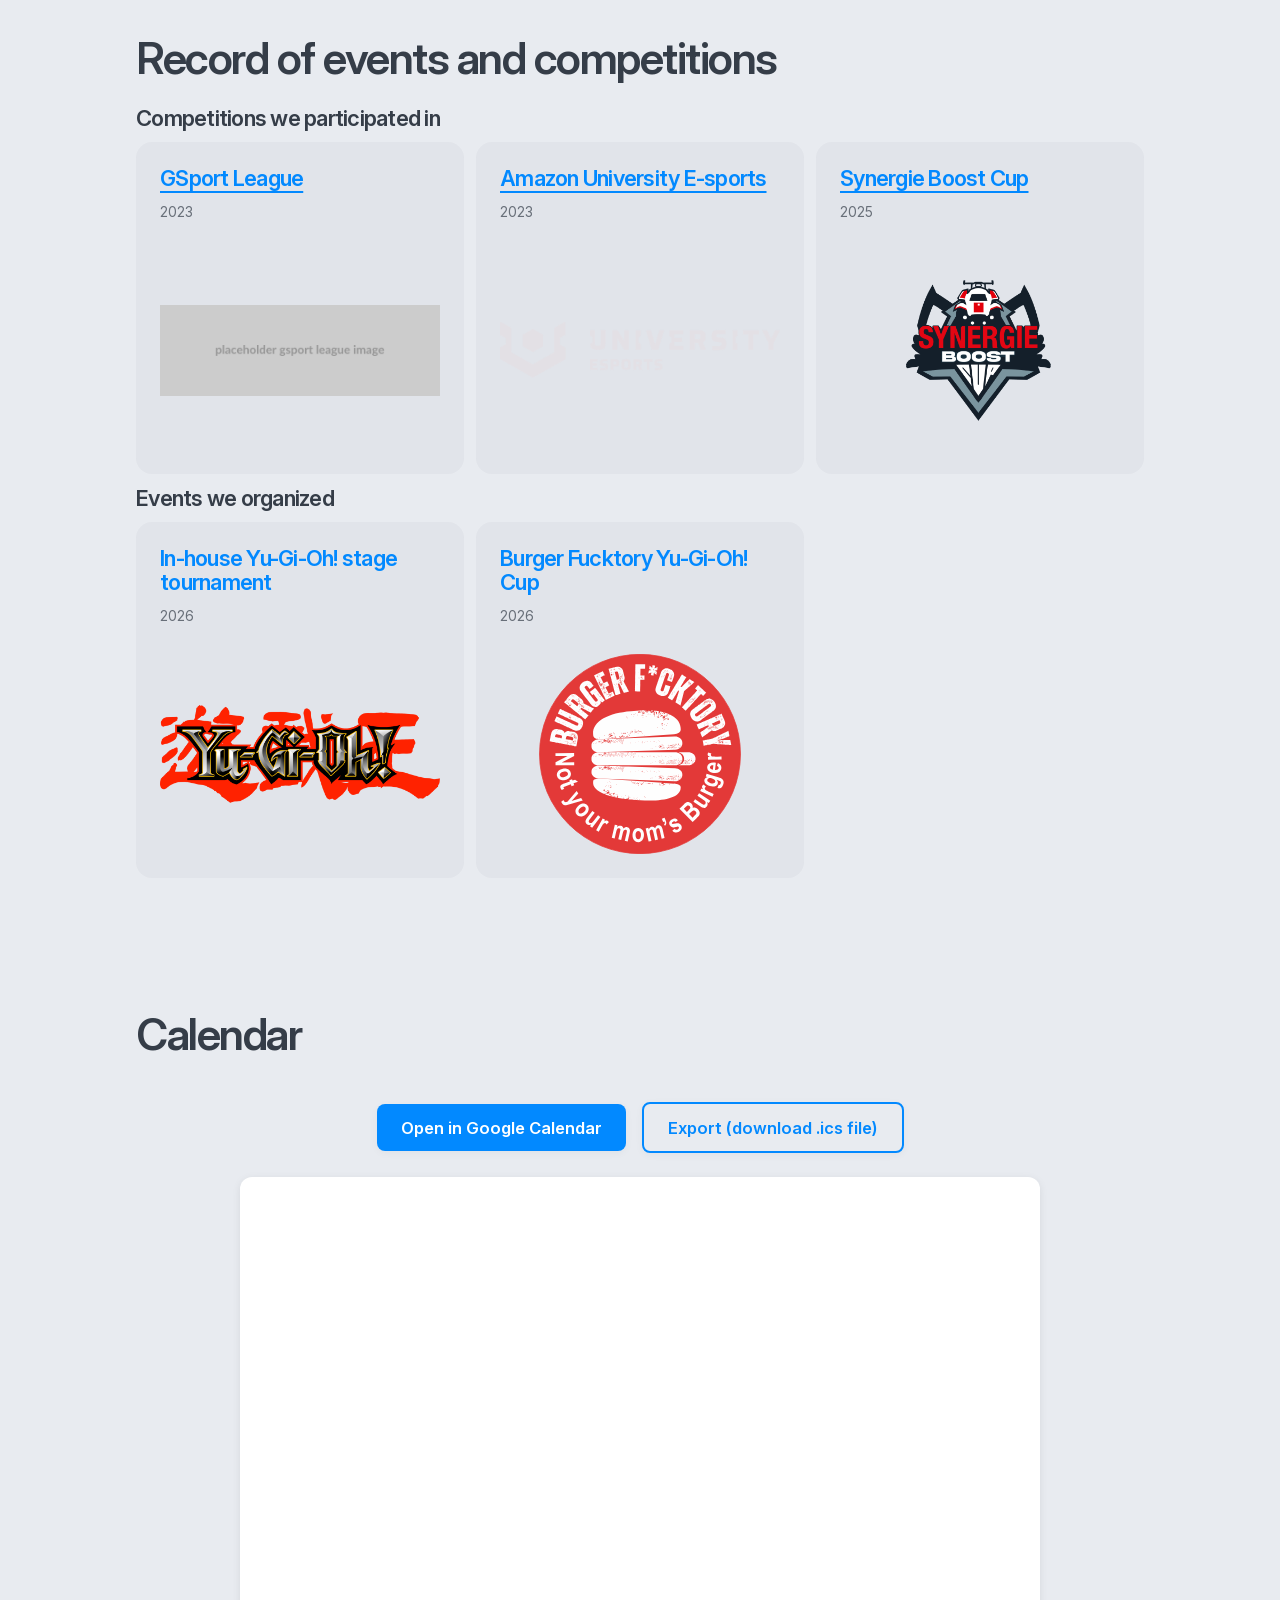
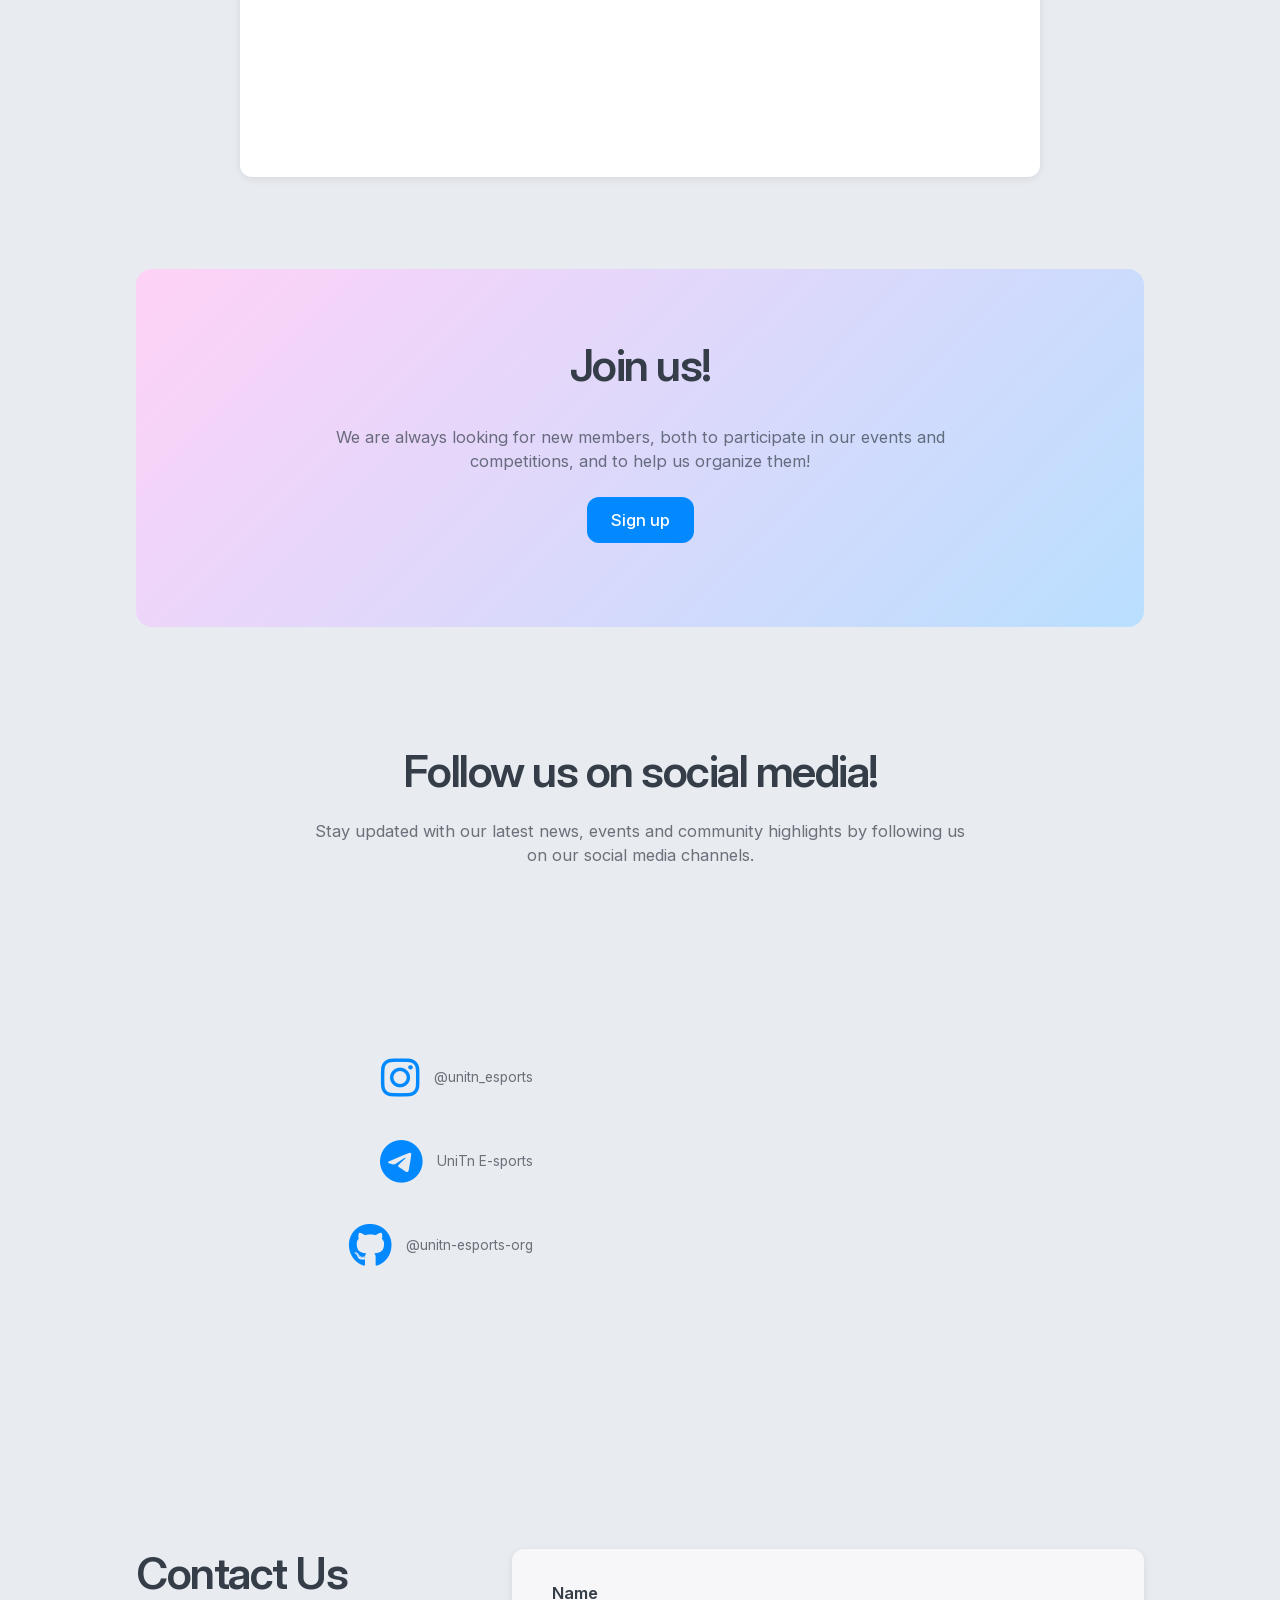
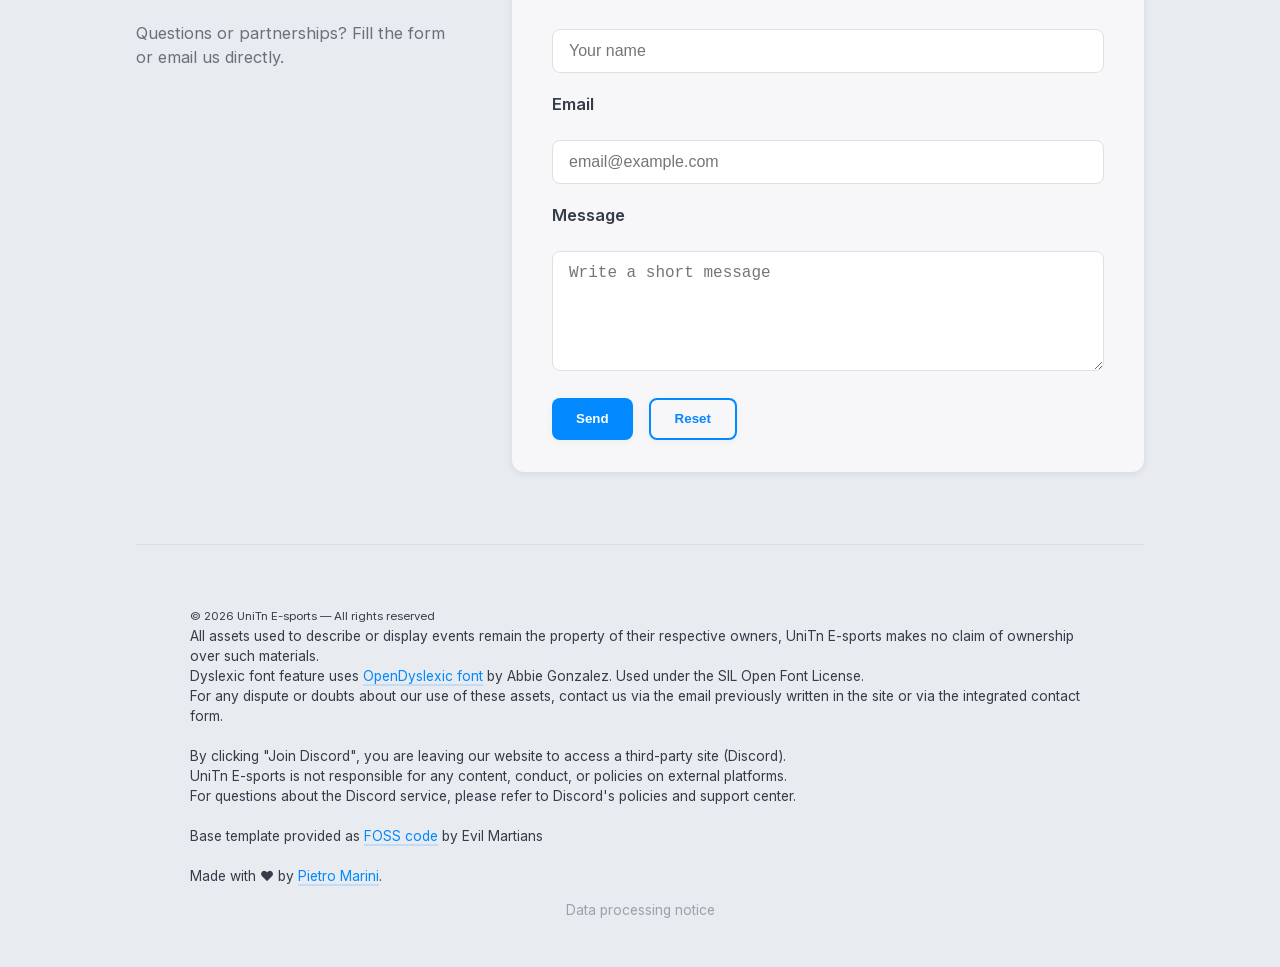
==== commit 120fef2a: "Refresh site presentation and footer copy Updates English and Italian presentation text to reflect t" ====
--- a/index.html
+++ b/index.html
@@ -40,7 +40,7 @@
   <link rel="preload" href="fonts/InterVariable.woff2" as="font" type="font/woff2" crossorigin />
 
   <!-- Styles -->
-  <link href="vendor/font-awesome-6.7.2/css/all.min.css" rel="stylesheet" />
+  <link href="fonts/font-awesome-6.7.2/css/all.min.css" rel="stylesheet" />
   <link href="css/index.css" rel="stylesheet" type="text/css" />
   <link href="css/tablet.css" rel="stylesheet" type="text/css" />
   <link href="css/mobile.css" rel="stylesheet" type="text/css" />
@@ -100,12 +100,9 @@
         <div class="heading centered">
           <h2 class="no-top-margin" data-i18n="presentation.h1">Who we are</h2>
           <p class="paragraph m secondary" data-i18n="presentation.p1">
-            UniTn E-sports is a student sports association founded in 2022 with the aim of creating a community
-            of students who can share their passion for competitive video games.<br>
-            The association aims to create student teams that participate in tournaments and competitions, representing the University of Trento in the field of E-sports.<br>
-            UniTn E-sports organizes both online and offline events and competitions, involving students from
-            different faculties and academic years, and aims to develop an external network of relationships
-            with other universities.
+            UniTn E-sports is a student sports association founded in 2022 with the aim of creating a community of students interested in video games and broader "nerd" culture.<br>
+            Our main activities are creating student teams that participate in tournaments and competitions (representing the University of Trento), in-house tournaments and casual events.<br>
+            All our events and initiatives are open to all students, regardless of their level of experience, skill, field of study or academic year.
           </p>
         </div>
         <div class="cards-with-icons-container">
@@ -114,8 +111,9 @@
             <div class="feature-heading">
               <p class="paragraph m bold">Offline and online events</p>
               <p class="paragraph m secondary" data-i18n="presentation.events">
-                Regularly scheduled offline and online events, both competitive and recreational, to foster a sense of community.<br>
-                Check out our social channels or the calendar in the site to stay up to date with the upcoming events!
+                Offline and online events, both competitive and casual, to foster a sense of community and have fun together.<br>
+                Check out our social channels or the calendar to stay up to date with the upcoming events.<br>
+                We are also always open to suggestions for new events, so if you have an idea, don't hesitate to reach out.
               </p>
             </div>
           </div>
@@ -124,7 +122,7 @@
             <div class="feature-heading">
               <p class="paragraph m bold">Community building</p>
               <p class="paragraph m secondary" data-i18n="presentation.community">
-                We are committed to building a welcoming and inclusive community for all students, regardless if they are interested or not in competitive gaming.<br>
+                We are committed to building a welcoming and inclusive community for all students regardless of their background or skill.<br>
                 Our social channels and community spaces, like our Discord server, are always open to anyone who wants to connect with like-minded people.
               </p>
             </div>
@@ -136,7 +134,7 @@
                 Representation and networking
               </p>
               <p class="paragraph m secondary" data-i18n="presentation.representation">
-                Outside of the university, we aim to create a network of relationships with other universities and organizations in the E-sports and gaming field, to represent the university, create opportunities for growth and, most importantly, have fun.
+                Outside of the university, we aim to create a network of relationships with other universities and organizations in the E-sports and gaming field to represent the university and create opportunities for growth.
               </p>
             </div>
           </div>
@@ -229,7 +227,7 @@
             </a>
             <a href="https://t.me/+ka6nwbQpS2w3MjVk" class="icon-link ui s social-link" target="_blank">
               <div class="fa-brands fa-telegram icon xl color-accent"></div>
-              <div class="paragraph s secondary social-link-label">UniTn E-sports group chat</div>
+              <div class="paragraph s secondary social-link-label">UniTn E-sports</div>
             </a>
             <a href="https://github.com/unitn-esports-org" class="icon-link ui s social-link" target="_blank">
               <div class="fa-brands fa-github icon xl color-accent"></div>
@@ -274,16 +272,15 @@
       <div class="footer-menu footer-menu-centered">
         <div class="footer-content-wrap">
           <p class="paragraph s footer-text" data-i18n="footer">
-            <small data-i18n="footer.copy">&copy; 2026 UniTn E-sports — All rights reserved</small><br>
-            All assets used to describe or display events remain the property of their respective owners.<br>
-            UniTn E-sports makes no claim of ownership over such materials.<br>
-            Dyslexic font toggle uses <a href="https://opendyslexic.org/" target="_blank" rel="noopener noreferrer">OpenDyslexic font</a> by Abbie Gonzalez, used under the SIL Open Font License.<br>
+            <small data-i18n=\"footer.copy\">&copy; 2026 UniTn E-sports — All rights reserved</small><br>
+            All assets used to describe or display events remain the property of their respective owners, UniTn E-sports makes no claim of ownership over such materials.<br>
+            Dyslexic font feature uses <a href=\"https://opendyslexic.org/\" target=\"_blank\" rel=\"noopener noreferrer\">OpenDyslexic font</a> by Abbie Gonzalez. Used under the SIL Open Font License.<br>
             For any dispute or doubts about our use of these assets, contact us via the email previously written in the site or via the integrated contact form.<br><br>
-            By clicking "Join Discord", you are leaving our website to access a third-party site (Discord).<br>
+            By clicking \"Join Discord\", you are leaving our website to access a third-party site (Discord).<br>
             UniTn E-sports is not responsible for any content, conduct, or policies on external platforms.<br>
             For questions about the Discord service, please refer to Discord's policies and support center.<br><br>
-            Base template provided as FOSS code by <a href="https://evilmartians.com" target="_blank">Evil Martians</a>, product consulting for developer tools.<br />Built with <a href="https://launchkit.evilmartians.io" target="_blank">LaunchKit</a>.<br><br>
-            Made with ❤️ by <a href="https://github.com/marini-pietro" target="_blank">Pietro Marini</a>
+            Base template provided as <a href=\"https://github.com/evilmartians/devtool-template\" target=\"_blank\">FOSS code</a> by Evil Martians<br><br>
+            Made with ❤️ by <a href=\"https://github.com/marini-pietro\" target=\"_blank\">Pietro Marini</a>.
           </p>
           <div class="link-list-horizontal footer-links-row">
             <a href="https://docs.google.com/document/d/1l3nuQs8Y8GcIAx6OzGMqUU-exDNOYUm7yGDiTiGnRu8/edit?usp=sharing" class="ui s tertiary footer-links-anchor">Data processing notice</a>
--- a/css/index.css
+++ b/css/index.css
@@ -1269,7 +1269,8 @@
 
 .footer-text {
   width: 100%;
-  text-align: justify;
+  max-width: 900px;
+  text-align: left;
   margin: 0 auto;
 }
 
--- a/css/mobile.css
+++ b/css/mobile.css
@@ -31,6 +31,16 @@
   .page-container {
     max-width: none;
     padding: 0 16px;
+  }
+
+  .image-wide {
+    width: 100%;
+    margin-left: 0;
+  }
+
+  .hero-main-image {
+    width: 100%;
+    max-width: 100%;
   }
 
   .navbar {
@@ -84,10 +94,49 @@
     flex-direction: row;
     align-items: flex-start;
     gap: 24px;
+  }
 
-    & .icon {
-      margin-top: 24px;
-    }
+  .card-with-icon .icon {
+    margin-top: 24px;
+  }
+
+  .social-discord-row {
+    flex-direction: column;
+    align-items: center;
+    gap: 24px;
+    min-height: auto;
+  }
+
+  .social-vertical-list {
+    width: 100%;
+    height: auto;
+    align-items: center;
+    justify-content: center;
+    flex: 0 1 auto;
+  }
+
+  .social-link {
+    width: 100%;
+    justify-content: center;
+    text-align: center;
+  }
+
+  .social-link-label {
+    margin-left: 0;
+  }
+
+  .discord-widget-wrap {
+    width: 100%;
+    max-width: 350px;
+    display: flex;
+    justify-content: center;
+  }
+
+  .discord-widget-wrap iframe,
+  .discord-widget-iframe {
+    width: 100%;
+    max-width: 350px;
+    min-width: 0;
   }
 }
 
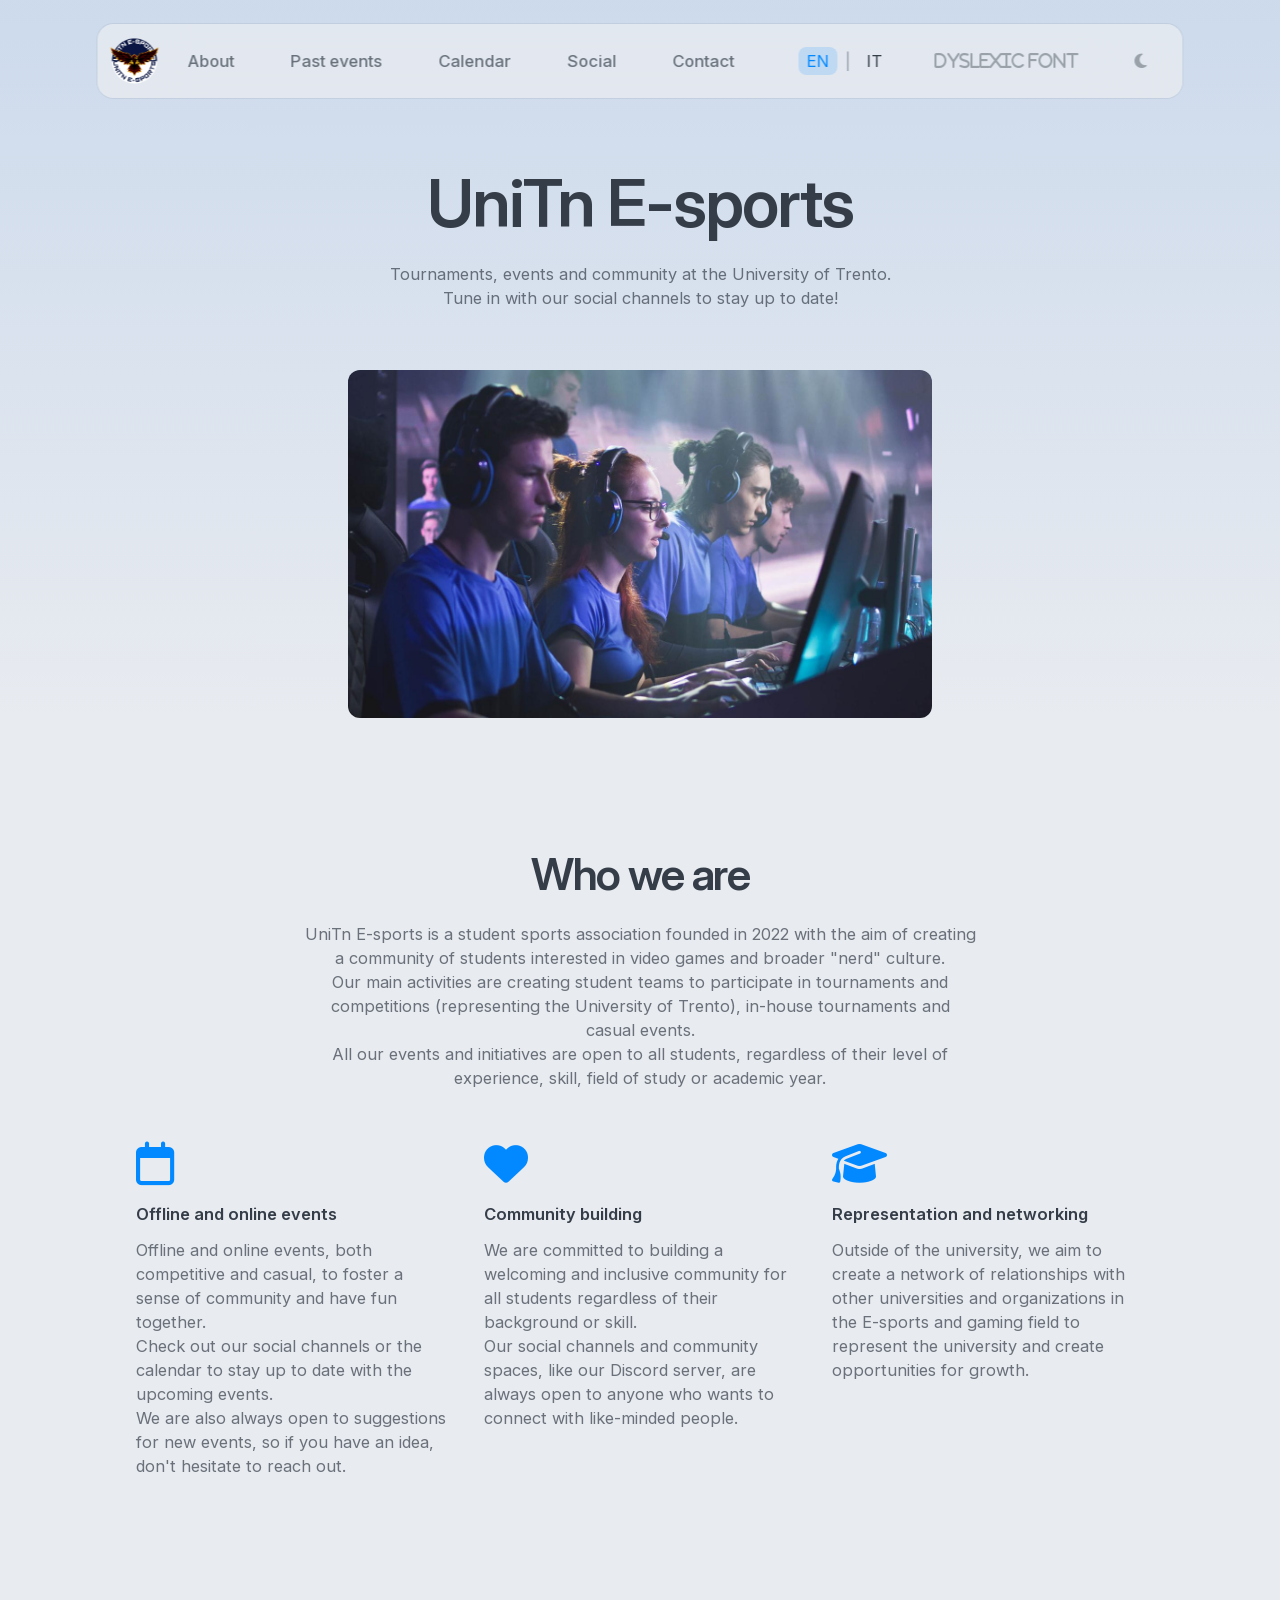
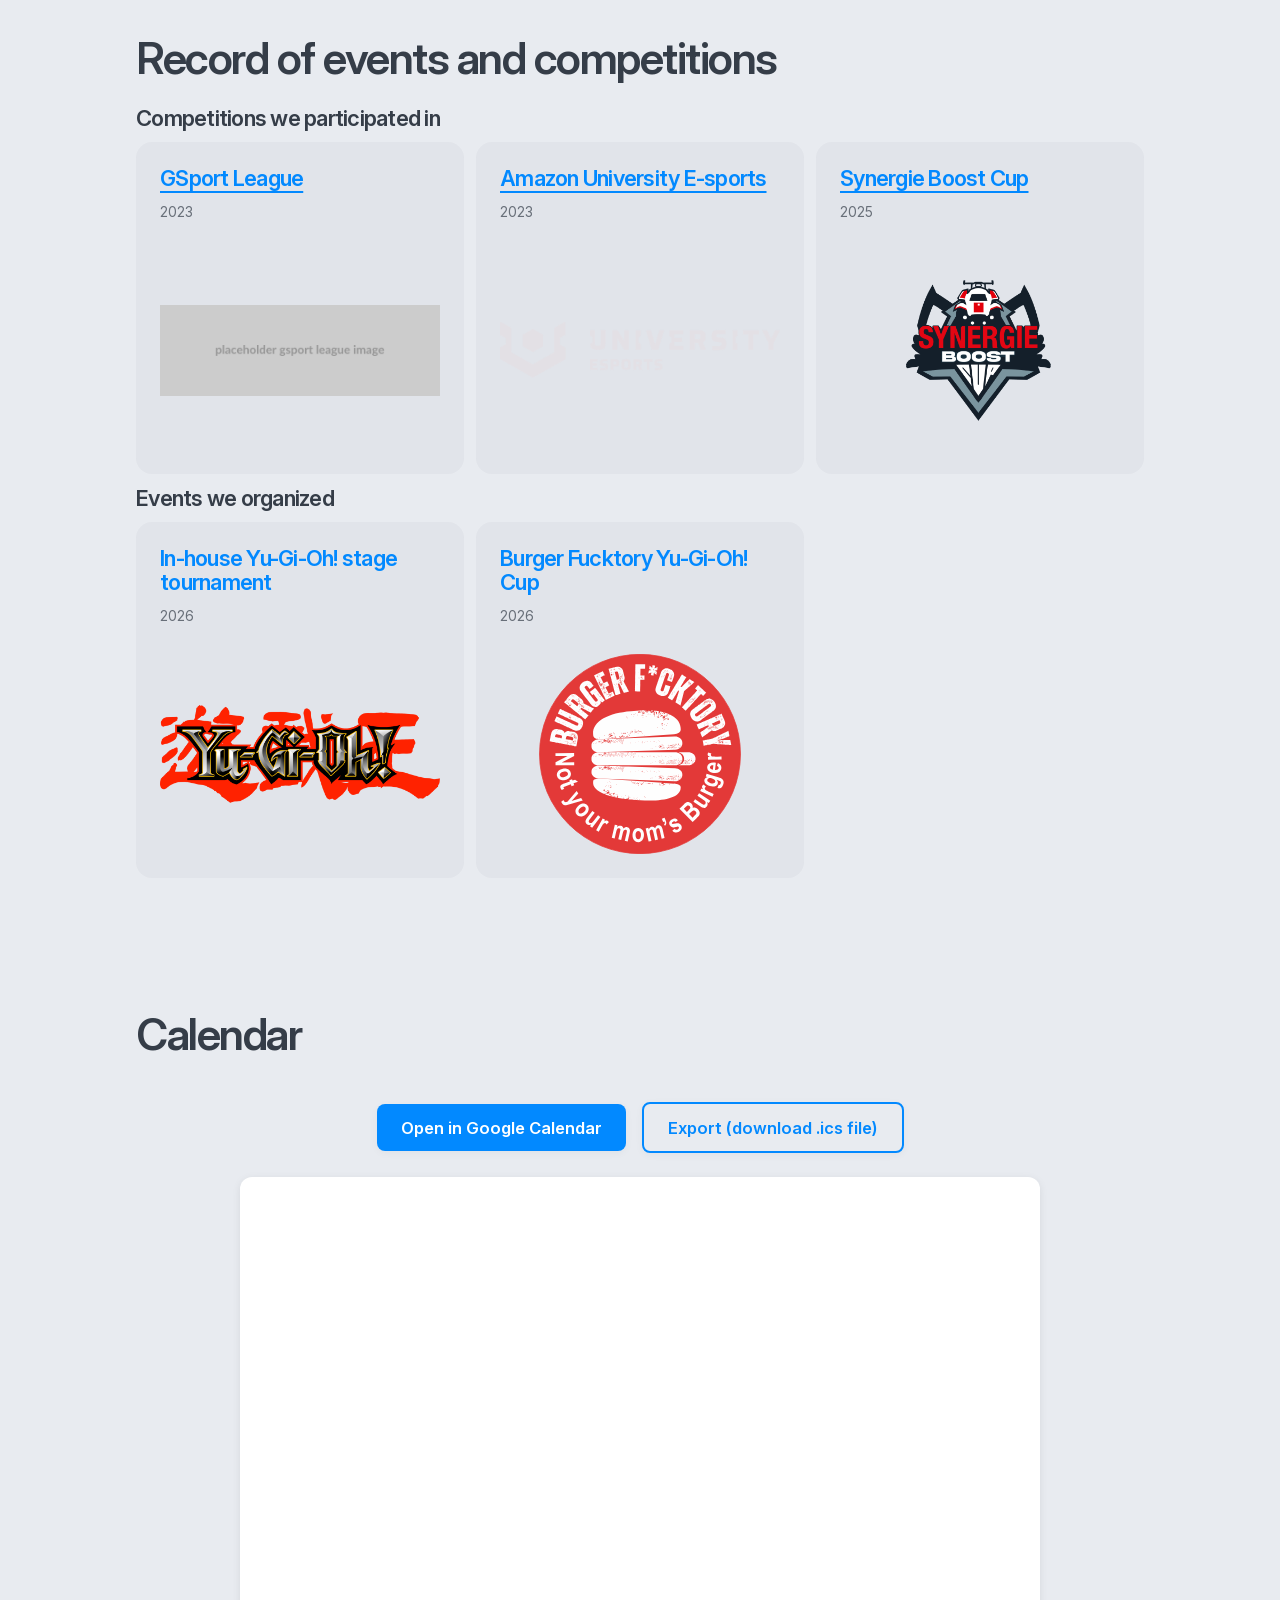
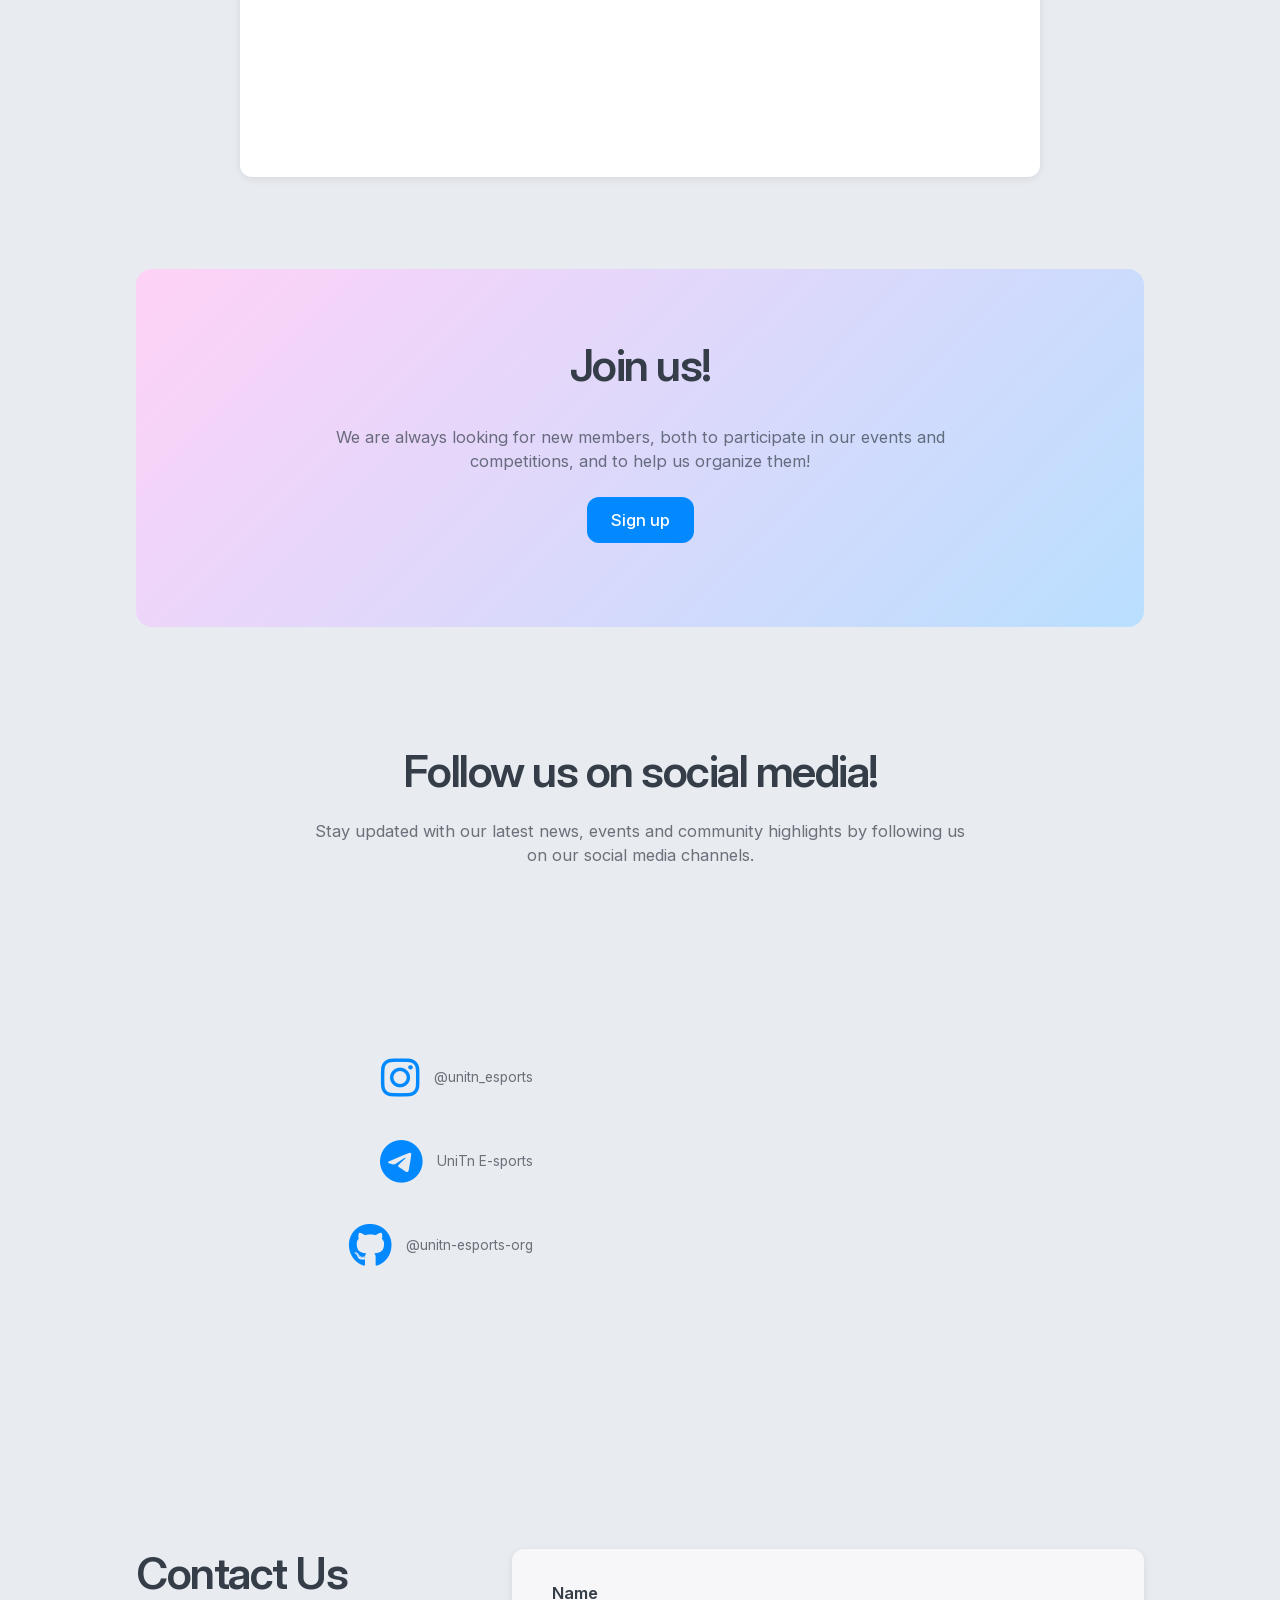
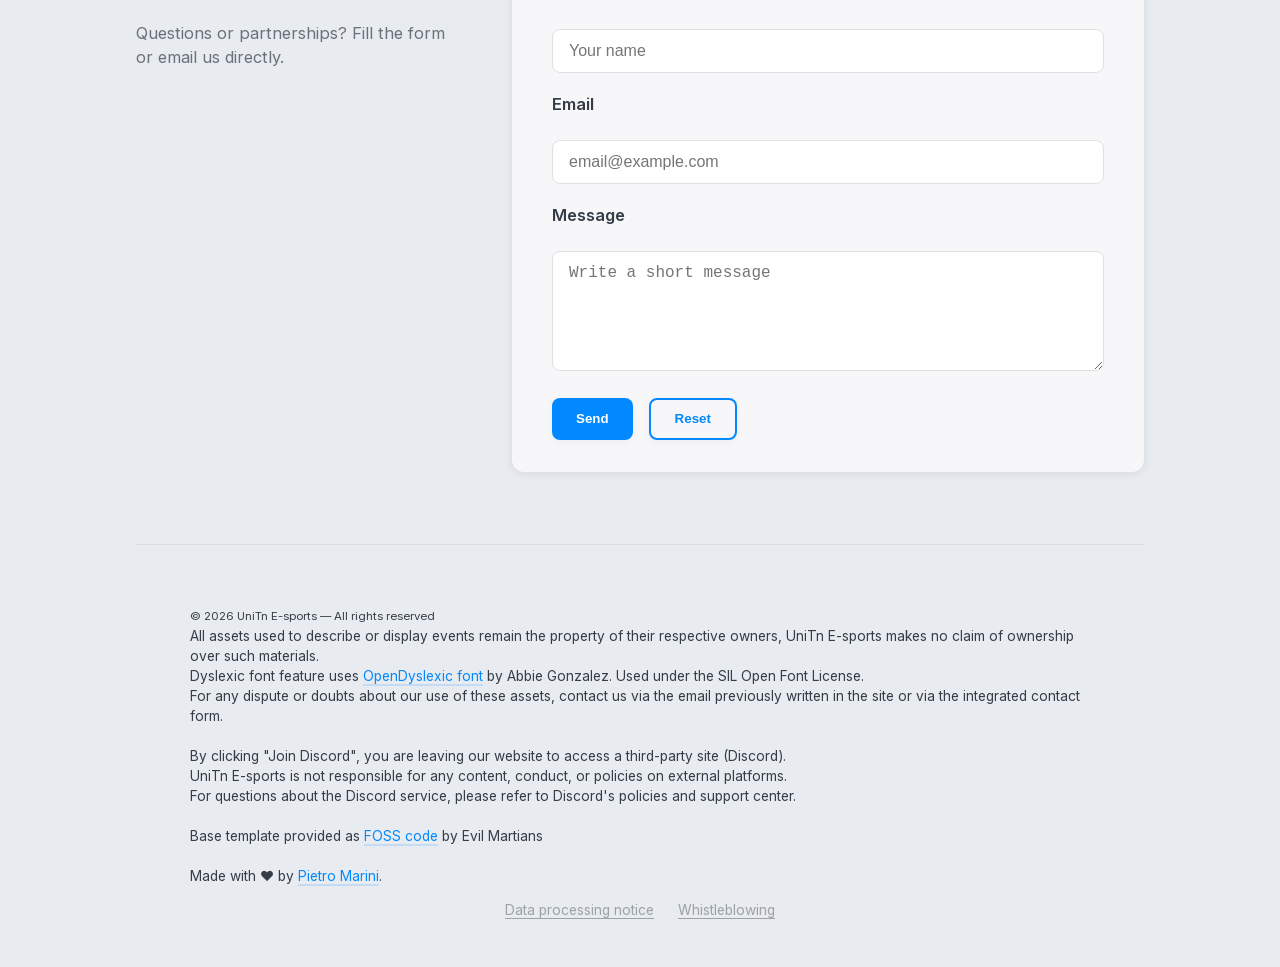
==== commit d800dd64: "Adds whisteblowing section Resolves issue #13" ====
--- a/index.html
+++ b/index.html
@@ -51,7 +51,7 @@
   <div class="background-gradient"></div>
   <div class="page-container">
     <header class="nav-container">
-      <a href="index.html" class="nav-brand"><img src="images/logo_no_bg.png" alt="Association logo" /></a>
+      <a href="/" class="nav-brand"><img src="images/logo_no_bg.png" alt="Association logo" /></a>
 
       <div class="nav-center">
         <nav role="navigation" class="nav-menu" data-navigation>
@@ -252,7 +252,7 @@
             </p>
           </div>
           <div class="card contact-form">
-            <form id="contactForm" action="mailto:unitn_e-sports@outlook.it" method="post" enctype="text/plain">
+            <form id="contactForm" data-subject-prefix="Contact form" action="mailto:unitn_e-sports@outlook.it?subject=Contact%20form" method="post" enctype="text/plain">
               <label for="name" data-i18n="contact.label.name">Name</label>
                 <input id="name" name="name" placeholder="Your name" data-i18n-placeholder="contact.ph.name" required />
                   <label for="email" data-i18n="contact.label.email">Email</label>
@@ -284,6 +284,7 @@
           </p>
           <div class="link-list-horizontal footer-links-row">
             <a href="https://docs.google.com/document/d/1l3nuQs8Y8GcIAx6OzGMqUU-exDNOYUm7yGDiTiGnRu8/edit?usp=sharing" class="ui s tertiary footer-links-anchor">Data processing notice</a>
+            <a href="whistleblowing.html" class="ui s tertiary footer-links-anchor">Whistleblowing</a>
           </div>
         </div>
       </div>
--- a/css/index.css
+++ b/css/index.css
@@ -1304,8 +1304,9 @@
   width: 100%;
 }
 
-.footer-links-anchor {
+.footer-links-anchor.tertiary {
   text-align: center;
+  text-decoration: underline;
 }
 
 .full-width {
